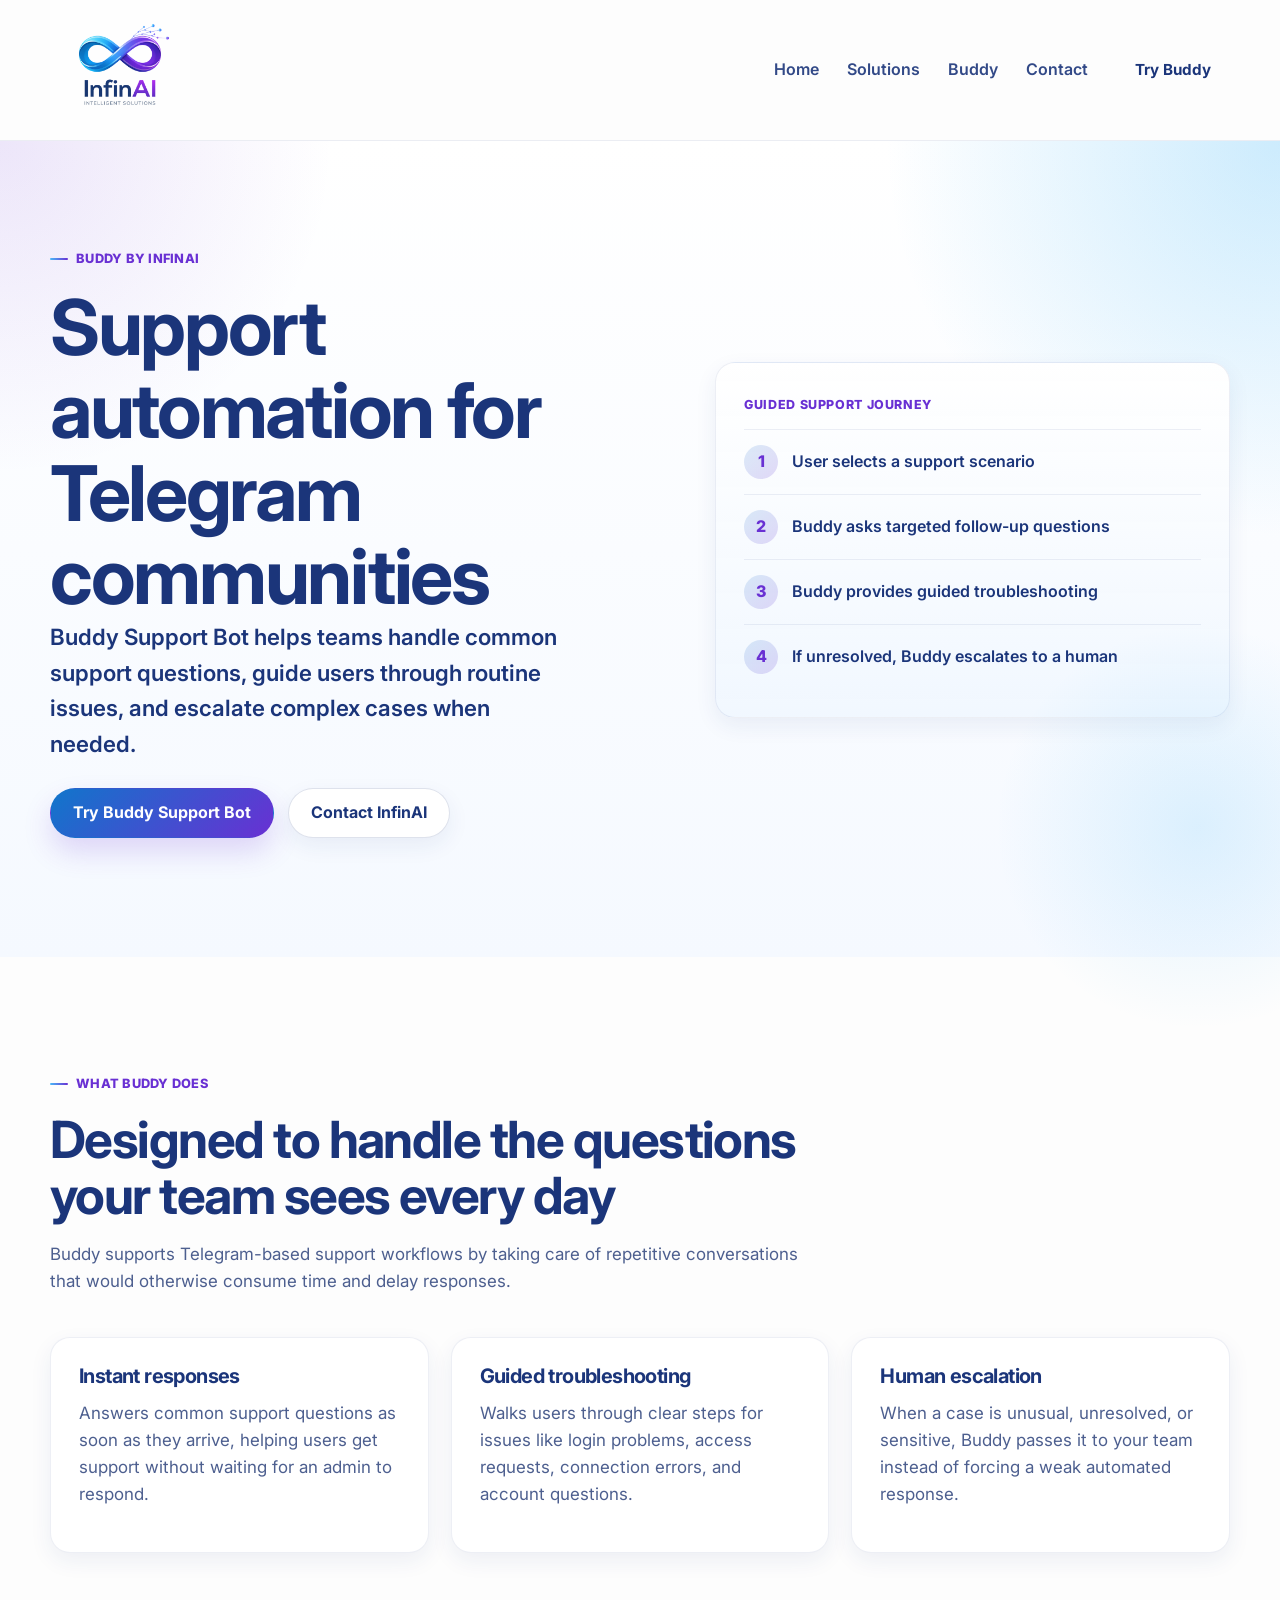
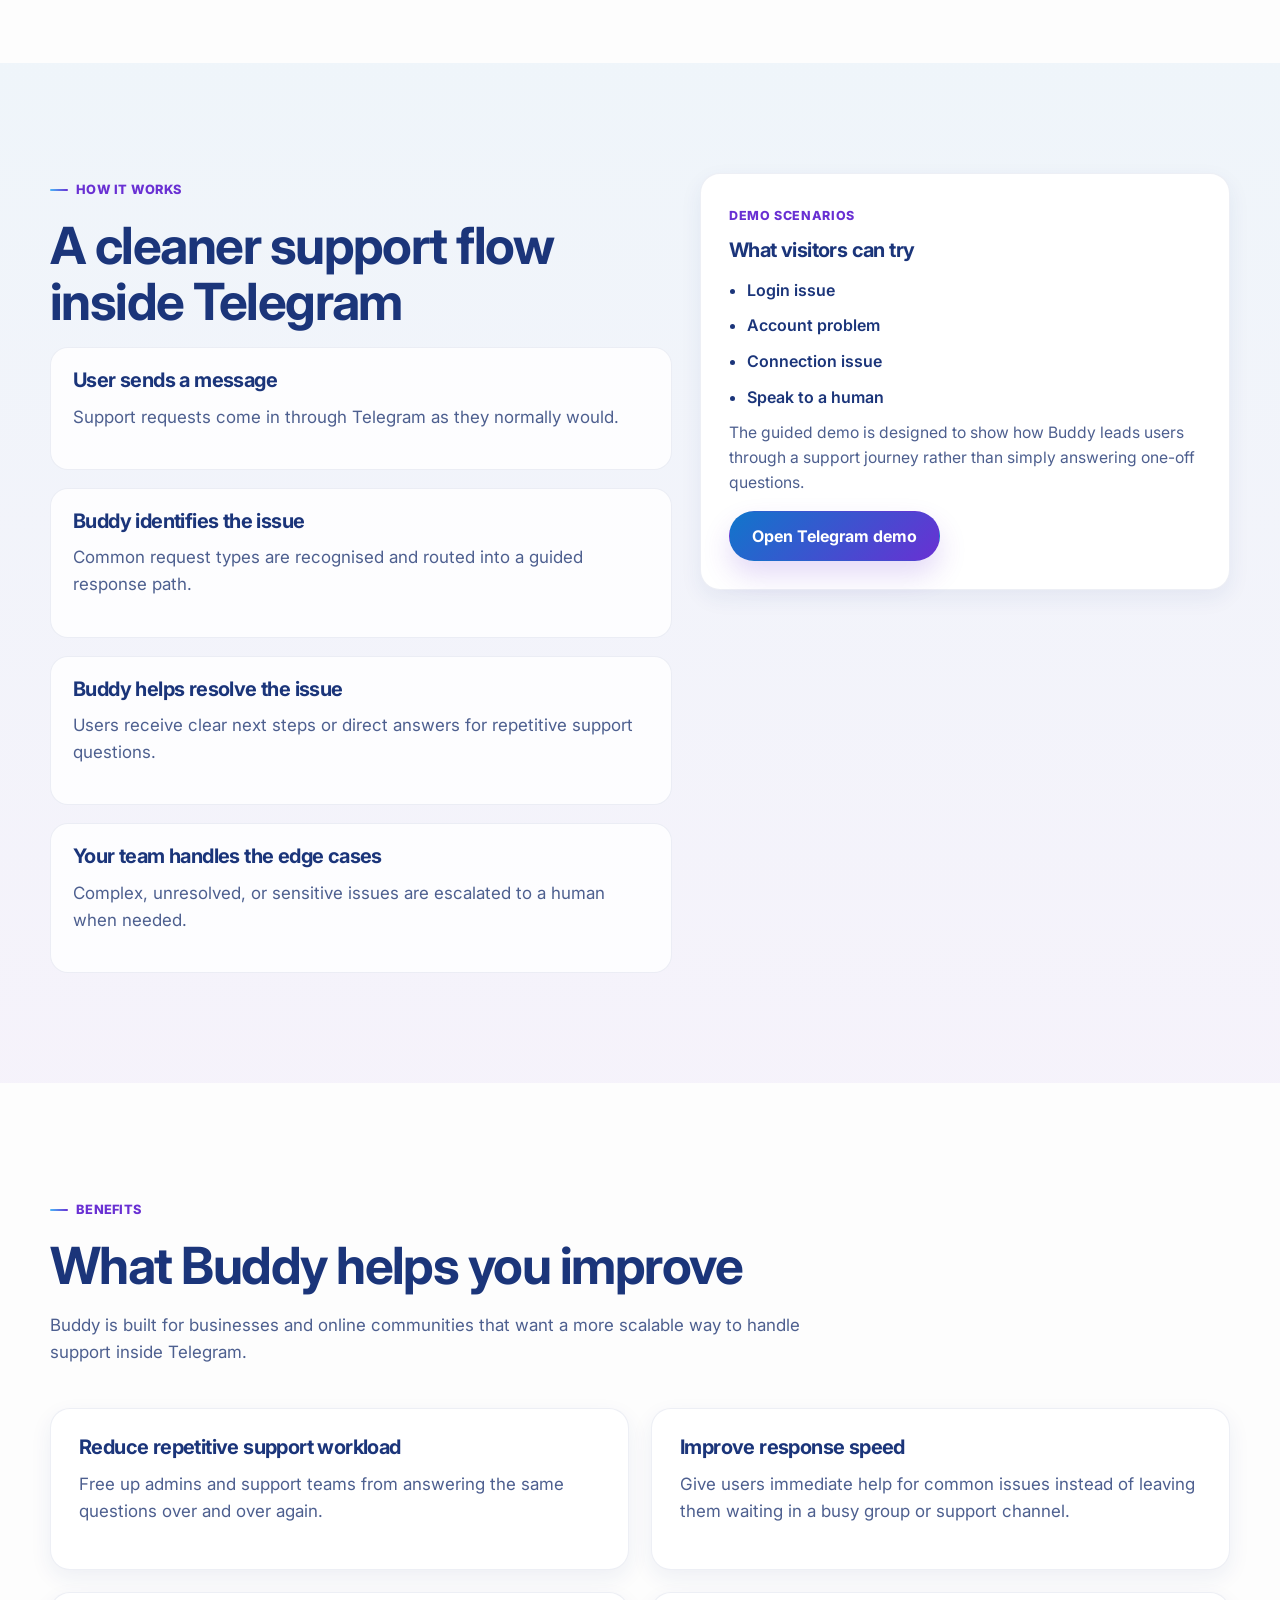
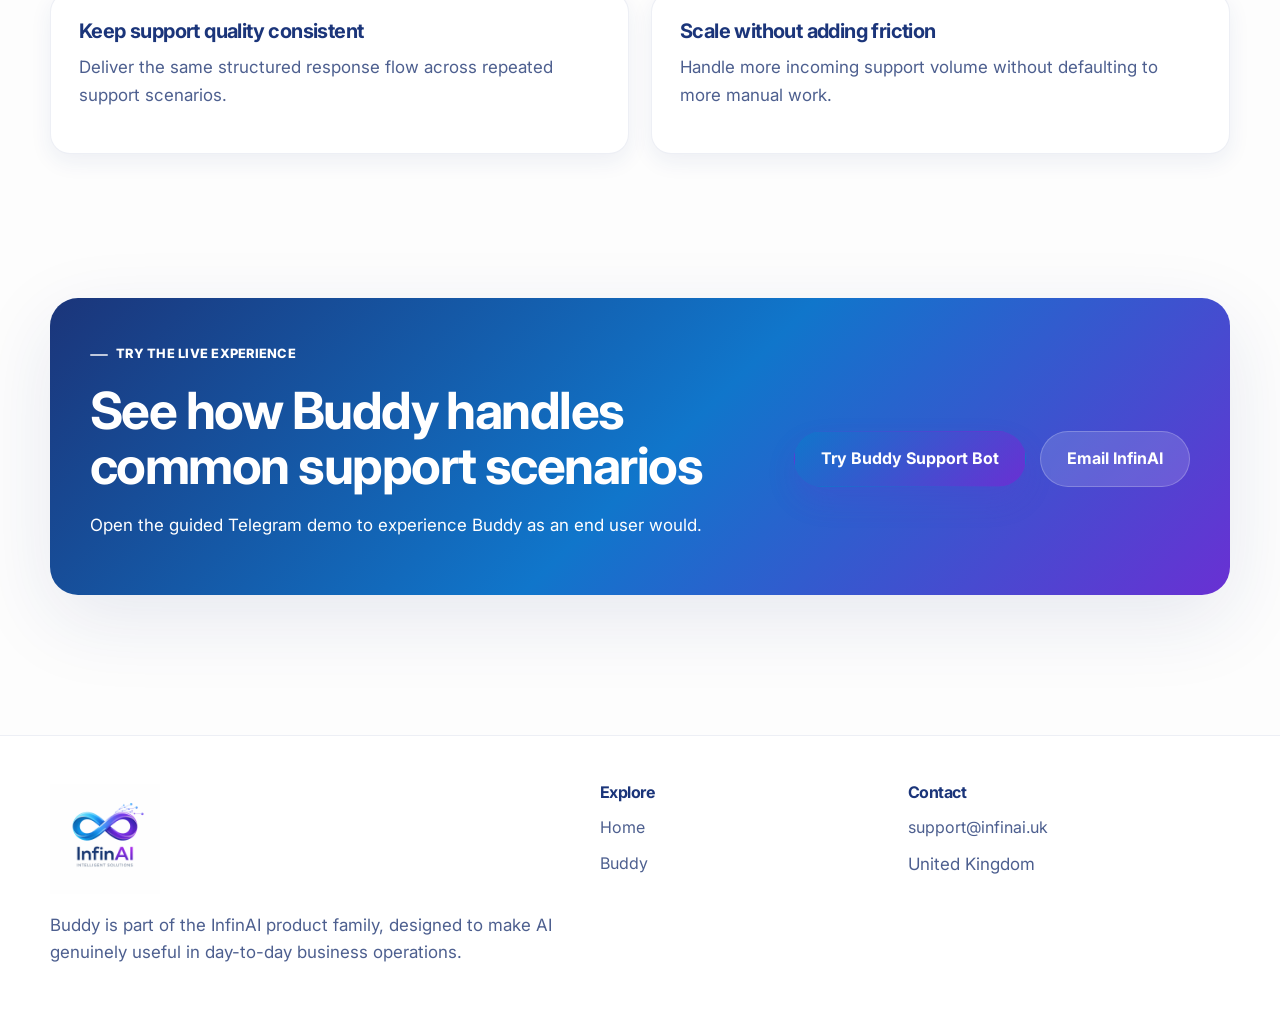
==== buddy.html @ 4d5f8a27 "Navigation order fix and favicon added" ====
<!DOCTYPE html>
<html lang="en">
<head>
  <meta charset="UTF-8" />
  <meta name="viewport" content="width=device-width, initial-scale=1.0" />
  <title>Buddy Support Bot | InfinAI</title>
  <meta name="description" content="Buddy Support Bot helps businesses and online communities manage support conversations inside Telegram." />
  <link rel="preconnect" href="https://fonts.googleapis.com">
  <link rel="preconnect" href="https://fonts.gstatic.com" crossorigin>
  <link href="https://fonts.googleapis.com/css2?family=Inter:wght@400;500;600;700;800&display=swap" rel="stylesheet">
  <link rel="icon" type="image/png" href="assets/Infin_AI_Purple.png" />
  <link rel="stylesheet" href="styles.css" />
</head>
<body>
  <div class="site-shell">
    <header class="site-header">
      <div class="container nav-wrap">
        <a href="index.html" class="brand" aria-label="InfinAI home">
          <img src="assets/Infin_AI_Purple.png" alt="InfinAI logo" class="brand-logo" />
        </a>

        <button class="nav-toggle" id="navToggle" aria-expanded="false" aria-controls="siteNav" aria-label="Open navigation">
          <span></span><span></span><span></span>
        </button>

        <nav class="site-nav" id="siteNav">
          <a href="index.html">Home</a>
          <a href="index.html#solutions">Solutions</a>
          <a href="buddy.html">Buddy</a>
          <a href="mailto:support@infinai.uk">Contact</a>
          <a href="#" class="button button-small js-demo-link">Try Buddy</a>
        </nav>
      </div>
    </header>

    <main>
      <section class="page-hero page-hero-buddy">
        <div class="container page-hero-grid">
          <div>
            <div class="eyebrow">Buddy by InfinAI</div>
            <h1>Support automation for Telegram communities</h1>
            <p class="hero-subtitle">
              Buddy Support Bot helps teams handle common support questions, guide users through routine issues, and escalate complex cases when needed.
            </p>

            <div class="hero-actions">
              <a href="#" class="button button-primary js-demo-link">Try Buddy Support Bot</a>
              <a href="mailto:support@infinai.uk" class="button button-secondary">Contact InfinAI</a>
            </div>
          </div>

          <div class="journey-card">
            <div class="mini-label">Guided support journey</div>
            <div class="journey-step"><span>1</span>User selects a support scenario</div>
            <div class="journey-step"><span>2</span>Buddy asks targeted follow-up questions</div>
            <div class="journey-step"><span>3</span>Buddy provides guided troubleshooting</div>
            <div class="journey-step"><span>4</span>If unresolved, Buddy escalates to a human</div>
          </div>
        </div>
      </section>

      <section class="section">
        <div class="container">
          <div class="section-heading">
            <div class="eyebrow">What Buddy does</div>
            <h2>Designed to handle the questions your team sees every day</h2>
            <p>
              Buddy supports Telegram-based support workflows by taking care of repetitive conversations that would otherwise consume time and delay responses.
            </p>
          </div>

          <div class="card-grid three-up">
            <article class="feature-card">
              <h3>Instant responses</h3>
              <p>Answers common support questions as soon as they arrive, helping users get support without waiting for an admin to respond.</p>
            </article>

            <article class="feature-card">
              <h3>Guided troubleshooting</h3>
              <p>Walks users through clear steps for issues like login problems, access requests, connection errors, and account questions.</p>
            </article>

            <article class="feature-card">
              <h3>Human escalation</h3>
              <p>When a case is unusual, unresolved, or sensitive, Buddy passes it to your team instead of forcing a weak automated response.</p>
            </article>
          </div>
        </div>
      </section>

      <section class="section section-tint">
        <div class="container split-panel">
          <div>
            <div class="eyebrow">How it works</div>
            <h2>A cleaner support flow inside Telegram</h2>
            <div class="timeline">
              <div class="timeline-item">
                <h3>User sends a message</h3>
                <p>Support requests come in through Telegram as they normally would.</p>
              </div>
              <div class="timeline-item">
                <h3>Buddy identifies the issue</h3>
                <p>Common request types are recognised and routed into a guided response path.</p>
              </div>
              <div class="timeline-item">
                <h3>Buddy helps resolve the issue</h3>
                <p>Users receive clear next steps or direct answers for repetitive support questions.</p>
              </div>
              <div class="timeline-item">
                <h3>Your team handles the edge cases</h3>
                <p>Complex, unresolved, or sensitive issues are escalated to a human when needed.</p>
              </div>
            </div>
          </div>

          <aside class="scenario-card">
            <div class="mini-label">Demo scenarios</div>
            <h3>What visitors can try</h3>
            <ul class="plain-list">
              <li>Login issue</li>
              <li>Account problem</li>
              <li>Connection issue</li>
              <li>Speak to a human</li>
            </ul>

            <p class="compact">
              The guided demo is designed to show how Buddy leads users through a support journey rather than simply answering one-off questions.
            </p>

            <a href="#" class="button button-primary js-demo-link">Open Telegram demo</a>
          </aside>
        </div>
      </section>

      <section class="section">
        <div class="container">
          <div class="section-heading">
            <div class="eyebrow">Benefits</div>
            <h2>What Buddy helps you improve</h2>
            <p>
              Buddy is built for businesses and online communities that want a more scalable way to handle support inside Telegram.
            </p>
          </div>

          <div class="card-grid two-up">
            <article class="benefit-card">
              <h3>Reduce repetitive support workload</h3>
              <p>Free up admins and support teams from answering the same questions over and over again.</p>
            </article>

            <article class="benefit-card">
              <h3>Improve response speed</h3>
              <p>Give users immediate help for common issues instead of leaving them waiting in a busy group or support channel.</p>
            </article>

            <article class="benefit-card">
              <h3>Keep support quality consistent</h3>
              <p>Deliver the same structured response flow across repeated support scenarios.</p>
            </article>

            <article class="benefit-card">
              <h3>Scale without adding friction</h3>
              <p>Handle more incoming support volume without defaulting to more manual work.</p>
            </article>
          </div>
        </div>
      </section>

      <section class="section cta-section">
        <div class="container cta-panel">
          <div>
            <div class="eyebrow">Try the live experience</div>
            <h2>See how Buddy handles common support scenarios</h2>
            <p>Open the guided Telegram demo to experience Buddy as an end user would.</p>
          </div>

          <div class="cta-actions">
            <a href="#" class="button button-primary button-large js-demo-link">Try Buddy Support Bot</a>
            <a href="mailto:support@infinai.uk" class="button button-ghost button-large">Email InfinAI</a>
          </div>
        </div>
      </section>
    </main>

    <footer class="site-footer">
      <div class="container footer-grid">
        <div>
          <img src="assets/Infin_AI_Purple.png" alt="InfinAI logo" class="footer-logo" />
          <p class="footer-copy">
            Buddy is part of the InfinAI product family, designed to make AI genuinely useful in day-to-day business operations.
          </p>
        </div>

        <div>
          <h4>Explore</h4>
          <a href="index.html">Home</a>
          <a href="buddy.html">Buddy</a>
        </div>

        <div>
          <h4>Contact</h4>
          <a href="mailto:support@infinai.uk">support@infinai.uk</a>
          <p>United Kingdom</p>
        </div>
      </div>
    </footer>
  </div>

  <script src="script.js"></script>
</body>
</html>
---- styles.css ----
/* =========
   InfinAI brand system
   ========= */

:root {
  --navy: #1B357A;
  --blue: #1076CB;
  --electric: #4AB9F8;
  --purple: #6930D3;
  --soft-purple: #8D85D6;
  --bg: #FDFDFD;
  --ink-soft: #4d5f8f;
  --line: rgba(27, 53, 122, 0.12);
  --panel: #ffffff;
  --panel-tint: linear-gradient(180deg, rgba(16,118,203,0.06) 0%, rgba(105,48,211,0.05) 100%);
  --hero-wash: radial-gradient(circle at top right, rgba(74,185,248,0.28), transparent 26%),
               radial-gradient(circle at left top, rgba(105,48,211,0.12), transparent 22%),
               linear-gradient(180deg, #ffffff 0%, #f5f9ff 100%);
  --button-gradient: linear-gradient(135deg, #1076CB 0%, #6930D3 100%);
  --shadow-lg: 0 24px 80px rgba(27, 53, 122, 0.10);
  --shadow-md: 0 16px 48px rgba(27, 53, 122, 0.08);
  --shadow-sm: 0 8px 22px rgba(27, 53, 122, 0.07);
  --radius-xl: 28px;
  --radius-lg: 20px;
  --radius-md: 16px;
  --container: 1180px;
}

*,
*::before,
*::after {
  box-sizing: border-box;
}

html {
  scroll-behavior: smooth;
}

body {
  margin: 0;
  background: var(--bg);
  color: var(--navy);
  font-family: "Inter", system-ui, -apple-system, BlinkMacSystemFont, "Segoe UI", sans-serif;
  line-height: 1.6;
}

img {
  max-width: 100%;
  display: block;
}

a {
  color: inherit;
  text-decoration: none;
}

.site-shell {
  overflow-x: clip;
}

.container {
  width: min(var(--container), calc(100% - 40px));
  margin: 0 auto;
}

/* Header */

.site-header {
  position: sticky;
  top: 0;
  z-index: 40;
  backdrop-filter: blur(10px);
  background: rgba(253, 253, 253, 0.88);
  border-bottom: 1px solid rgba(27, 53, 122, 0.08);
}

.nav-wrap {
  min-height: 132px;
  display: flex;
  align-items: center;
  justify-content: space-between;
  gap: 28px;
}

.brand-logo {
  height: 140px;
  width: auto;
  flex-shrink: 0;
}

.site-nav {
  display: flex;
  align-items: center;
  gap: 28px;
  font-weight: 600;
}

.site-nav a:not(.button) {
  color: var(--navy);
  opacity: 0.9;
}

.site-nav a:not(.button):hover {
  color: var(--purple);
}

.nav-toggle {
  display: none;
  width: 46px;
  height: 46px;
  border: 1px solid var(--line);
  background: #fff;
  border-radius: 14px;
  padding: 10px;
  cursor: pointer;
}

.nav-toggle span {
  display: block;
  height: 2px;
  width: 100%;
  margin: 6px 0;
  background: var(--navy);
  border-radius: 99px;
}

/* Buttons */

.button {
  display: inline-flex;
  align-items: center;
  justify-content: center;
  gap: 10px;
  min-height: 50px;
  padding: 0 22px;
  border-radius: 999px;
  font-weight: 700;
  transition: transform 160ms ease, box-shadow 160ms ease, background 160ms ease;
  border: 1px solid transparent;
}

.button:hover {
  transform: translateY(-2px);
}

.button-primary {
  background: var(--button-gradient);
  color: white;
  box-shadow: 0 14px 28px rgba(105, 48, 211, 0.18);
}

.button-primary:hover {
  box-shadow: 0 18px 34px rgba(105, 48, 211, 0.24);
}

.button-secondary {
  background: white;
  color: var(--navy);
  border-color: rgba(27, 53, 122, 0.14);
  box-shadow: var(--shadow-sm);
}

.button-ghost {
  background: rgba(255, 255, 255, 0.14);
  color: white;
  border-color: rgba(255,255,255,0.22);
}

.button-small {
  min-height: 42px;
  padding: 0 18px;
  font-size: 0.95rem;
}

.button-large {
  min-height: 56px;
  padding: 0 26px;
}

/* Typography */

.eyebrow {
  display: inline-flex;
  align-items: center;
  gap: 8px;
  margin-bottom: 18px;
  color: var(--purple);
  font-weight: 800;
  letter-spacing: 0.02em;
  text-transform: uppercase;
  font-size: 0.8rem;
}

.eyebrow::before {
  content: "";
  width: 18px;
  height: 2px;
  border-radius: 99px;
  background: linear-gradient(90deg, var(--electric), var(--purple));
}

h1, h2, h3, h4 {
  margin: 0;
  line-height: 1.08;
  letter-spacing: -0.03em;
}

h1 {
  font-size: clamp(2.8rem, 6vw, 4.8rem);
  max-width: 10ch;
}

h2 {
  font-size: clamp(2rem, 4vw, 3.2rem);
  margin-bottom: 18px;
}

h3 {
  font-size: 1.25rem;
  margin-bottom: 12px;
}

p {
  margin: 0 0 16px;
  color: var(--ink-soft);
  font-size: 1.06rem;
}

.hero-subtitle {
  font-size: clamp(1.1rem, 2vw, 1.4rem);
  color: var(--navy);
  font-weight: 600;
  max-width: 34ch;
}

.hero-body {
  max-width: 58ch;
}

/* Hero */

.hero,
.page-hero {
  position: relative;
  background: var(--hero-wash);
}

.hero::after,
.page-hero::after {
  content: "";
  position: absolute;
  inset: auto -10% -80px auto;
  width: 420px;
  height: 420px;
  background: radial-gradient(circle, rgba(74,185,248,0.16) 0%, rgba(74,185,248,0) 68%);
  pointer-events: none;
}

.hero-grid,
.page-hero-grid {
  display: grid;
  grid-template-columns: 1.15fr 0.95fr;
  gap: 42px;
  align-items: center;
  min-height: calc(100vh - 84px);
  padding: 62px 0 80px;
}

.hero-actions,
.inline-actions,
.cta-actions {
  display: flex;
  flex-wrap: wrap;
  gap: 14px;
  margin-top: 26px;
}

.hero-points {
  margin: 28px 0 0;
  padding: 0;
  list-style: none;
  display: grid;
  gap: 12px;
}

.hero-points li {
  position: relative;
  padding-left: 28px;
  color: var(--navy);
  font-weight: 600;
}

.hero-points li::before {
  content: "";
  position: absolute;
  left: 0;
  top: 0.64em;
  width: 12px;
  height: 12px;
  border-radius: 50%;
  background: linear-gradient(135deg, var(--electric), var(--purple));
  box-shadow: 0 0 0 5px rgba(74,185,248,0.14);
}

/* Panels and cards */

.hero-panel {
  position: relative;
  min-height: 560px;
}

.hero-card {
  background: rgba(255, 255, 255, 0.88);
  border: 1px solid rgba(255, 255, 255, 0.7);
  border-radius: var(--radius-xl);
  box-shadow: var(--shadow-lg);
}

.hero-card-main {
  padding: 18px;
  width: min(100%, 560px);
  margin-left: auto;
}

.chat-window {
  background: linear-gradient(180deg, #ffffff 0%, #f7fbff 100%);
  border-radius: 22px;
  overflow: hidden;
  border: 1px solid rgba(27, 53, 122, 0.08);
}

.chat-top {
  display: flex;
  gap: 8px;
  padding: 16px 18px;
  border-bottom: 1px solid rgba(27, 53, 122, 0.08);
  background: rgba(255,255,255,0.9);
}

.chat-dot {
  width: 10px;
  height: 10px;
  border-radius: 50%;
  background: linear-gradient(135deg, var(--electric), var(--purple));
}

.chat-body {
  padding: 18px;
  display: grid;
  gap: 14px;
}

.message {
  width: fit-content;
  max-width: 84%;
  padding: 14px 16px;
  border-radius: 18px;
  font-weight: 500;
  font-size: 0.96rem;
}

.message.user {
  margin-left: auto;
  background: linear-gradient(135deg, rgba(16,118,203,0.12), rgba(105,48,211,0.16));
  color: var(--navy);
}

.message.bot {
  background: white;
  border: 1px solid rgba(27, 53, 122, 0.08);
  color: var(--navy);
}

.message.soft {
  color: var(--purple);
  font-weight: 700;
}

.stat-card {
  position: absolute;
  padding: 24px;
  width: 240px;
}

.stat-a {
  left: 2%;
  bottom: 14%;
}

.stat-b {
  right: -2%;
  bottom: 2%;
}

.stat-number {
  font-size: 2rem;
  font-weight: 800;
  line-height: 1;
  margin-bottom: 8px;
  color: var(--purple);
}

.stat-label {
  color: var(--ink-soft);
  font-weight: 600;
  font-size: 0.95rem;
}

/* Sections */

.section {
  padding: 110px 0;
}

.section-tint {
  background: var(--panel-tint);
}

.section-heading {
  max-width: 760px;
  margin-bottom: 42px;
}

.card-grid {
  display: grid;
  gap: 22px;
}

.card-grid.three-up {
  grid-template-columns: repeat(3, minmax(0, 1fr));
}

.card-grid.two-up {
  grid-template-columns: repeat(2, minmax(0, 1fr));
}

.feature-card,
.benefit-card,
.product-side-card,
.scenario-card,
.journey-card {
  background: var(--panel);
  border: 1px solid rgba(27, 53, 122, 0.08);
  border-radius: var(--radius-lg);
  padding: 28px;
  box-shadow: var(--shadow-sm);
}

.icon-badge {
  width: 48px;
  height: 48px;
  margin-bottom: 18px;
  display: inline-flex;
  align-items: center;
  justify-content: center;
  border-radius: 16px;
  background: linear-gradient(135deg, rgba(16,118,203,0.14), rgba(105,48,211,0.18));
  color: var(--purple);
  font-weight: 800;
}

.split-panel {
  display: grid;
  grid-template-columns: 1.08fr 0.92fr;
  gap: 28px;
  align-items: start;
}

.tick-list {
  margin: 26px 0 0;
  display: grid;
  gap: 14px;
}

.tick-list > div {
  position: relative;
  padding: 14px 18px 14px 48px;
  background: rgba(255,255,255,0.72);
  border: 1px solid rgba(27, 53, 122, 0.08);
  border-radius: 16px;
  color: var(--navy);
  font-weight: 600;
}

.tick-list > div::before {
  content: "✓";
  position: absolute;
  left: 18px;
  top: 50%;
  transform: translateY(-50%);
  color: var(--purple);
  font-weight: 800;
}

.mini-label {
  display: inline-block;
  margin-bottom: 14px;
  color: var(--purple);
  font-weight: 800;
  text-transform: uppercase;
  letter-spacing: 0.05em;
  font-size: 0.78rem;
}

.plain-list {
  margin: 0;
  padding-left: 18px;
  color: var(--navy);
}

.plain-list li {
  margin-bottom: 10px;
  font-weight: 600;
}

.compact {
  font-size: 0.98rem;
}

.emphasis {
  color: var(--navy);
  font-weight: 700;
}

.divider {
  height: 1px;
  background: var(--line);
  margin: 22px 0;
}

.trust-strip {
  border-top: 1px solid rgba(27, 53, 122, 0.06);
  border-bottom: 1px solid rgba(27, 53, 122, 0.06);
  background: rgba(255,255,255,0.75);
}

.trust-grid {
  display: grid;
  grid-template-columns: repeat(4, minmax(0,1fr));
  gap: 20px;
  padding: 22px 0;
}

.trust-item {
  text-align: center;
  font-weight: 700;
  color: var(--navy);
}

.cta-section {
  padding-top: 34px;
}

.cta-panel {
  display: grid;
  grid-template-columns: 1fr auto;
  gap: 28px;
  align-items: center;
  padding: 40px;
  border-radius: var(--radius-xl);
  background: linear-gradient(135deg, #1B357A 0%, #1076CB 52%, #6930D3 100%);
  color: white;
  box-shadow: var(--shadow-lg);
}

.cta-panel p,
.cta-panel h2,
.cta-panel .eyebrow {
  color: white;
}

.cta-panel .eyebrow::before {
  background: rgba(255,255,255,0.72);
}

/* Buddy page */

.page-hero-buddy {
  min-height: 72vh;
}

.journey-card {
  background: linear-gradient(180deg, rgba(255,255,255,0.96), rgba(240,247,255,0.92));
}

.journey-step {
  display: flex;
  align-items: center;
  gap: 14px;
  padding: 15px 0;
  border-top: 1px solid rgba(27, 53, 122, 0.08);
  color: var(--navy);
  font-weight: 600;
}

.journey-step:first-of-type {
  border-top: 0;
}

.journey-step span {
  width: 34px;
  height: 34px;
  display: inline-flex;
  align-items: center;
  justify-content: center;
  border-radius: 50%;
  background: linear-gradient(135deg, rgba(16,118,203,0.14), rgba(105,48,211,0.18));
  color: var(--purple);
  font-weight: 800;
}

.timeline {
  display: grid;
  gap: 18px;
}

.timeline-item {
  padding: 22px;
  background: rgba(255,255,255,0.82);
  border: 1px solid rgba(27, 53, 122, 0.08);
  border-radius: 18px;
}

.scenario-card h3 {
  margin-bottom: 16px;
}

/* Footer */

.site-footer {
  margin-top: 30px;
  border-top: 1px solid rgba(27, 53, 122, 0.08);
  background: white;
}

.footer-grid {
  padding: 48px 0 56px;
  display: grid;
  grid-template-columns: 1.3fr 0.7fr 0.8fr;
  gap: 26px;
}

.footer-logo {
  height: 110px;
  width: auto;
  margin-bottom: 18px;
}

.footer-copy {
  max-width: 46ch;
}

.site-footer h4 {
  font-size: 1rem;
  margin-bottom: 14px;
}

.site-footer a,
.site-footer p {
  display: block;
  margin-bottom: 10px;
  color: var(--ink-soft);
}

/* Responsive */

@media (max-width: 1080px) {
  .hero-grid,
  .page-hero-grid,
  .split-panel,
  .cta-panel,
  .footer-grid,
  .card-grid.three-up,
  .card-grid.two-up,
  .trust-grid {
    grid-template-columns: 1fr;
  }

  .hero-grid,
  .page-hero-grid {
    min-height: unset;
    padding: 52px 0 74px;
  }

  .hero-panel {
    min-height: auto;
  }

  .hero-card-main,
  .stat-card {
    position: static;
    width: 100%;
    margin: 0 0 18px;
  }

  .cta-actions {
    justify-content: flex-start;
  }
}

@media (max-width: 860px) {
  .nav-toggle {
    display: inline-flex;
    flex-direction: column;
    justify-content: center;
  }

  .site-nav {
    position: absolute;
    top: calc(100% + 10px);
    right: 20px;
    left: 20px;
    display: none;
    flex-direction: column;
    align-items: stretch;
    gap: 10px;
    padding: 18px;
    background: rgba(255,255,255,0.98);
    border: 1px solid rgba(27,53,122,0.08);
    border-radius: 22px;
    box-shadow: var(--shadow-md);
  }

  .site-nav.is-open {
    display: flex;
  }

  .site-nav a:not(.button) {
    padding: 10px 8px;
  }


  .section {
    padding: 82px 0;
  }

  .cta-panel {
    padding: 28px;
  }

  .hero-actions,
  .inline-actions,
  .cta-actions {
    flex-direction: column;
    align-items: stretch;
  }

  .button,
  .button-large {
    width: 100%;
  }
}

@media (max-width: 560px) {
  .container {
    width: min(var(--container), calc(100% - 24px));
  }

  .nav-wrap {
    min-height: 74px;
  }

  h1 {
    max-width: 100%;
  }

  .feature-card,
  .benefit-card,
  .product-side-card,
  .scenario-card,
  .journey-card,
  .timeline-item {
    padding: 22px;
  }

  .message {
    max-width: 92%;
  }
}

/* Brand */

.brand {
  display: flex;
  align-items: center;
  gap: 18px;
}

.brand img {
  height: 140px;
}

.brand-text {
  font-size: 42px;
  font-weight: 700;
  line-height: 1;
  color: #1B357A;
}

/* Metrics */

.metrics {
  width: min(var(--container), calc(100% - 40px));
  margin: 0 auto;
  display: grid;
  grid-template-columns: repeat(3, minmax(0, 1fr));
  gap: 28px;
  padding: 56px 0;
  background: linear-gradient(180deg, rgba(16,118,203,0.04) 0%, rgba(105,48,211,0.03) 100%);
  border-top: 1px solid rgba(27, 53, 122, 0.08);
  border-bottom: 1px solid rgba(27, 53, 122, 0.08);
}

.metric {
  text-align: center;
  padding: 22px 18px;
}

.metric h2 {
  margin: 0 0 12px;
  font-size: clamp(2.2rem, 4vw, 3.4rem);
  line-height: 1;
  color: #1B357A;
}

.metric p {
  margin: 0 auto;
  max-width: 26ch;
  font-size: 1rem;
  color: #4d5f8f;
}

@media (max-width: 860px) {
  .metrics {
    grid-template-columns: 1fr;
    padding: 36px 0;
  }

  .brand img {
    height: 96px;
  }

  .brand-text {
    font-size: 30px;
  }
}
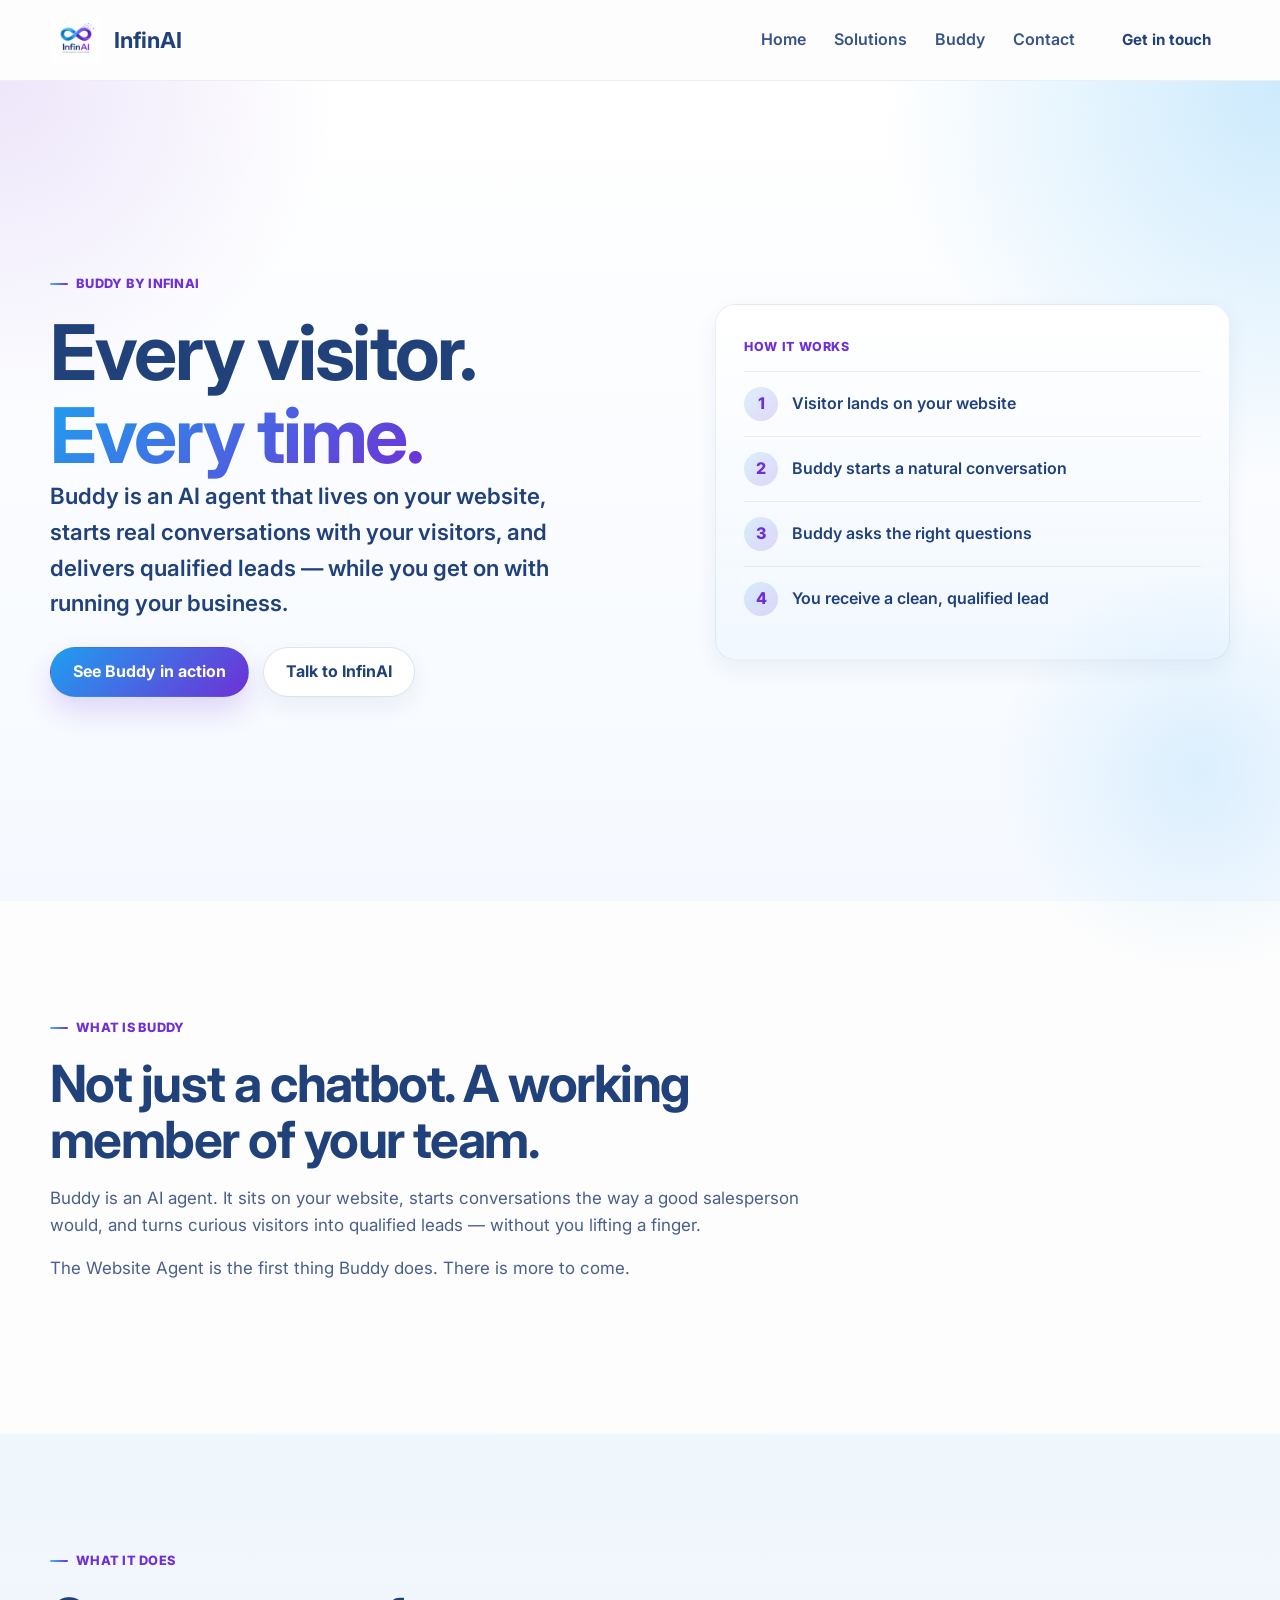
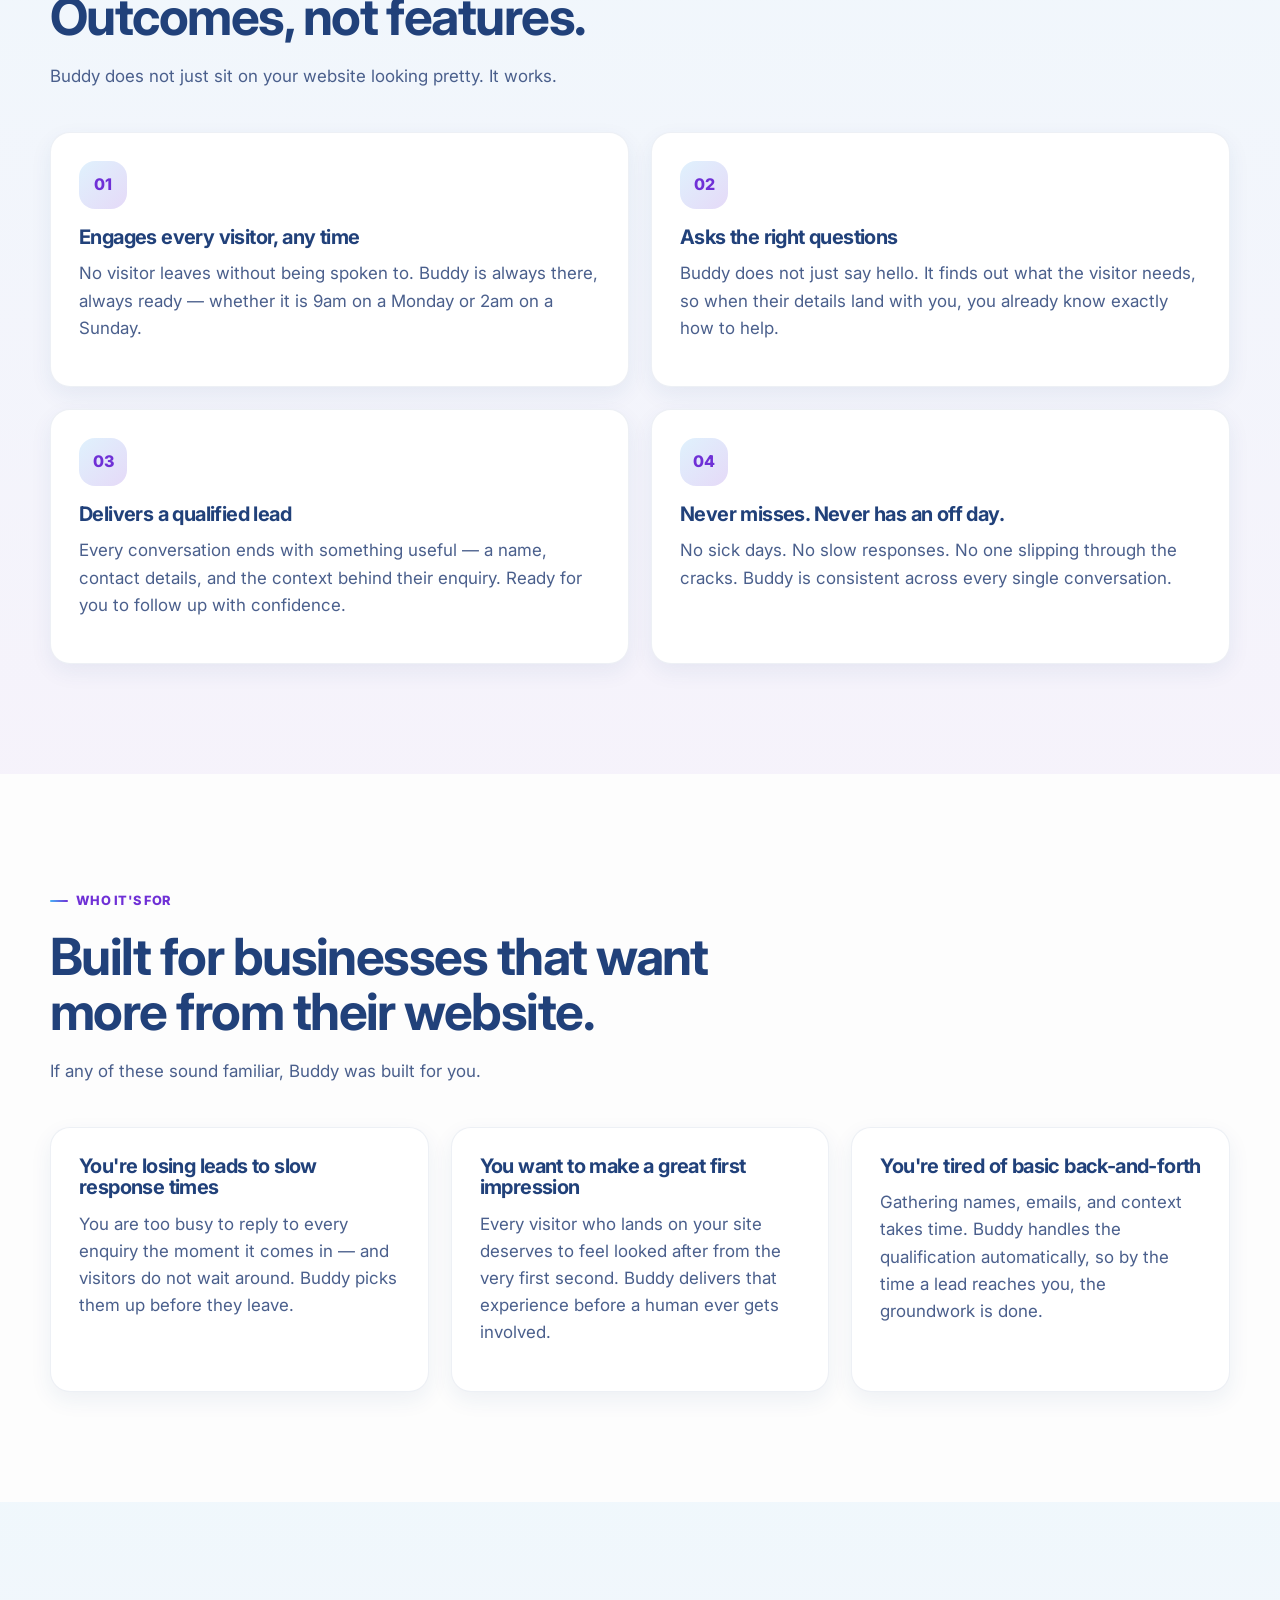
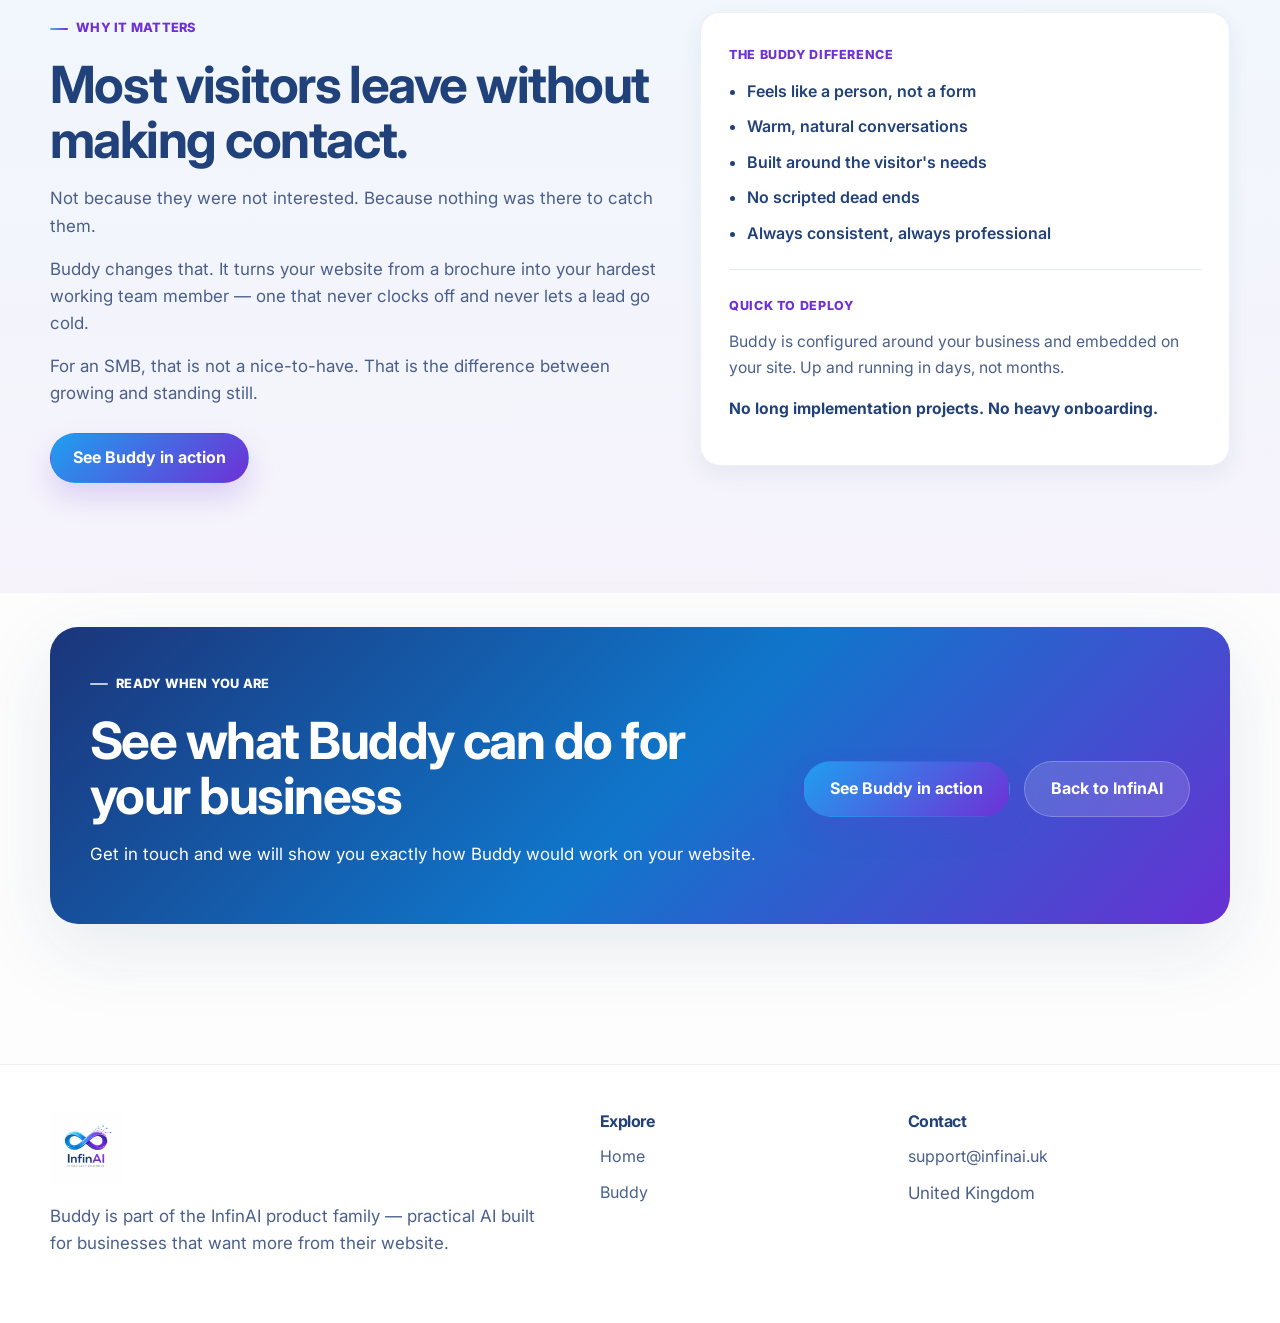
==== commit 61ed801a: "feat: reposition site for Buddy Website Agent - Rewrite buddy.html for Website Agent using approved " ====
--- a/buddy.html
+++ b/buddy.html
@@ -3,8 +3,17 @@
 <head>
   <meta charset="UTF-8" />
   <meta name="viewport" content="width=device-width, initial-scale=1.0" />
-  <title>Buddy Support Bot | InfinAI</title>
-  <meta name="description" content="Buddy Support Bot helps businesses and online communities manage support conversations inside Telegram." />
+  <title>Buddy | AI Agent for Your Website — InfinAI</title>
+  <meta name="description" content="Buddy by InfinAI — an AI agent that lives on your website, engages every visitor naturally, and delivers qualified leads while you get on with your business." />
+  <meta property="og:type" content="website" />
+  <meta property="og:url" content="https://infinai.uk/buddy.html" />
+  <meta property="og:title" content="Buddy | AI Agent for Your Website — InfinAI" />
+  <meta property="og:description" content="Buddy is an AI agent that lives on your website, talks to every visitor, and delivers qualified leads — automatically." />
+  <meta property="og:image" content="https://infinai.uk/assets/Infin_AI_Purple.png" />
+  <meta name="twitter:card" content="summary_large_image" />
+  <meta name="twitter:title" content="Buddy | AI Agent for Your Website — InfinAI" />
+  <meta name="twitter:description" content="Buddy is an AI agent that lives on your website, talks to every visitor, and delivers qualified leads — automatically." />
+  <meta name="twitter:image" content="https://infinai.uk/assets/Infin_AI_Purple.png" />
   <link rel="preconnect" href="https://fonts.googleapis.com">
   <link rel="preconnect" href="https://fonts.gstatic.com" crossorigin>
   <link href="https://fonts.googleapis.com/css2?family=Inter:wght@400;500;600;700;800&display=swap" rel="stylesheet">
@@ -17,6 +26,7 @@
       <div class="container nav-wrap">
         <a href="index.html" class="brand" aria-label="InfinAI home">
           <img src="assets/Infin_AI_Purple.png" alt="InfinAI logo" class="brand-logo" />
+          <span class="brand-text">InfinAI</span>
         </a>
 
         <button class="nav-toggle" id="navToggle" aria-expanded="false" aria-controls="siteNav" aria-label="Open navigation">
@@ -28,7 +38,7 @@
           <a href="index.html#solutions">Solutions</a>
           <a href="buddy.html">Buddy</a>
           <a href="mailto:support@infinai.uk">Contact</a>
-          <a href="#" class="button button-small js-demo-link">Try Buddy</a>
+          <a href="mailto:support@infinai.uk" class="button button-small">Get in touch</a>
         </nav>
       </div>
     </header>
@@ -38,23 +48,22 @@
         <div class="container page-hero-grid">
           <div>
             <div class="eyebrow">Buddy by InfinAI</div>
-            <h1>Support automation for Telegram communities</h1>
+            <h1>Every visitor. <span class="gradient-text">Every time.</span></h1>
             <p class="hero-subtitle">
-              Buddy Support Bot helps teams handle common support questions, guide users through routine issues, and escalate complex cases when needed.
-            </p>
-
+              Buddy is an AI agent that lives on your website, starts real conversations with your visitors, and delivers qualified leads — while you get on with running your business.
+            </p>
             <div class="hero-actions">
-              <a href="#" class="button button-primary js-demo-link">Try Buddy Support Bot</a>
-              <a href="mailto:support@infinai.uk" class="button button-secondary">Contact InfinAI</a>
+              <a href="mailto:support@infinai.uk" class="button button-primary">See Buddy in action</a>
+              <a href="mailto:support@infinai.uk" class="button button-secondary">Talk to InfinAI</a>
             </div>
           </div>
 
           <div class="journey-card">
-            <div class="mini-label">Guided support journey</div>
-            <div class="journey-step"><span>1</span>User selects a support scenario</div>
-            <div class="journey-step"><span>2</span>Buddy asks targeted follow-up questions</div>
-            <div class="journey-step"><span>3</span>Buddy provides guided troubleshooting</div>
-            <div class="journey-step"><span>4</span>If unresolved, Buddy escalates to a human</div>
+            <div class="mini-label">How it works</div>
+            <div class="journey-step"><span>1</span>Visitor lands on your website</div>
+            <div class="journey-step"><span>2</span>Buddy starts a natural conversation</div>
+            <div class="journey-step"><span>3</span>Buddy asks the right questions</div>
+            <div class="journey-step"><span>4</span>You receive a clean, qualified lead</div>
           </div>
         </div>
       </section>
@@ -62,27 +71,90 @@
       <section class="section">
         <div class="container">
           <div class="section-heading">
-            <div class="eyebrow">What Buddy does</div>
-            <h2>Designed to handle the questions your team sees every day</h2>
-            <p>
-              Buddy supports Telegram-based support workflows by taking care of repetitive conversations that would otherwise consume time and delay responses.
-            </p>
+            <div class="eyebrow">What is Buddy</div>
+            <h2>Not just a chatbot. A working member of your team.</h2>
+            <p>
+              Buddy is an AI agent. It sits on your website, starts conversations the way a good salesperson would, and turns curious visitors into qualified leads — without you lifting a finger.
+            </p>
+            <p>
+              The Website Agent is the first thing Buddy does. There is more to come.
+            </p>
+          </div>
+        </div>
+      </section>
+
+      <section class="section section-tint">
+        <div class="container">
+          <div class="section-heading">
+            <div class="eyebrow">What it does</div>
+            <h2>Outcomes, not features.</h2>
+            <p>Buddy does not just sit on your website looking pretty. It works.</p>
+          </div>
+
+          <div class="card-grid two-up">
+            <article class="feature-card">
+              <div class="icon-badge">01</div>
+              <h3>Engages every visitor, any time</h3>
+              <p>
+                No visitor leaves without being spoken to. Buddy is always there, always ready — whether it is 9am on a Monday or 2am on a Sunday.
+              </p>
+            </article>
+
+            <article class="feature-card">
+              <div class="icon-badge">02</div>
+              <h3>Asks the right questions</h3>
+              <p>
+                Buddy does not just say hello. It finds out what the visitor needs, so when their details land with you, you already know exactly how to help.
+              </p>
+            </article>
+
+            <article class="feature-card">
+              <div class="icon-badge">03</div>
+              <h3>Delivers a qualified lead</h3>
+              <p>
+                Every conversation ends with something useful — a name, contact details, and the context behind their enquiry. Ready for you to follow up with confidence.
+              </p>
+            </article>
+
+            <article class="feature-card">
+              <div class="icon-badge">04</div>
+              <h3>Never misses. Never has an off day.</h3>
+              <p>
+                No sick days. No slow responses. No one slipping through the cracks. Buddy is consistent across every single conversation.
+              </p>
+            </article>
+          </div>
+        </div>
+      </section>
+
+      <section class="section">
+        <div class="container">
+          <div class="section-heading">
+            <div class="eyebrow">Who it's for</div>
+            <h2>Built for businesses that want more from their website.</h2>
+            <p>If any of these sound familiar, Buddy was built for you.</p>
           </div>
 
           <div class="card-grid three-up">
-            <article class="feature-card">
-              <h3>Instant responses</h3>
-              <p>Answers common support questions as soon as they arrive, helping users get support without waiting for an admin to respond.</p>
-            </article>
-
-            <article class="feature-card">
-              <h3>Guided troubleshooting</h3>
-              <p>Walks users through clear steps for issues like login problems, access requests, connection errors, and account questions.</p>
-            </article>
-
-            <article class="feature-card">
-              <h3>Human escalation</h3>
-              <p>When a case is unusual, unresolved, or sensitive, Buddy passes it to your team instead of forcing a weak automated response.</p>
+            <article class="benefit-card">
+              <h3>You're losing leads to slow response times</h3>
+              <p>
+                You are too busy to reply to every enquiry the moment it comes in — and visitors do not wait around. Buddy picks them up before they leave.
+              </p>
+            </article>
+
+            <article class="benefit-card">
+              <h3>You want to make a great first impression</h3>
+              <p>
+                Every visitor who lands on your site deserves to feel looked after from the very first second. Buddy delivers that experience before a human ever gets involved.
+              </p>
+            </article>
+
+            <article class="benefit-card">
+              <h3>You're tired of basic back-and-forth</h3>
+              <p>
+                Gathering names, emails, and context takes time. Buddy handles the qualification automatically, so by the time a lead reaches you, the groundwork is done.
+              </p>
             </article>
           </div>
         </div>
@@ -91,92 +163,57 @@
       <section class="section section-tint">
         <div class="container split-panel">
           <div>
-            <div class="eyebrow">How it works</div>
-            <h2>A cleaner support flow inside Telegram</h2>
-            <div class="timeline">
-              <div class="timeline-item">
-                <h3>User sends a message</h3>
-                <p>Support requests come in through Telegram as they normally would.</p>
-              </div>
-              <div class="timeline-item">
-                <h3>Buddy identifies the issue</h3>
-                <p>Common request types are recognised and routed into a guided response path.</p>
-              </div>
-              <div class="timeline-item">
-                <h3>Buddy helps resolve the issue</h3>
-                <p>Users receive clear next steps or direct answers for repetitive support questions.</p>
-              </div>
-              <div class="timeline-item">
-                <h3>Your team handles the edge cases</h3>
-                <p>Complex, unresolved, or sensitive issues are escalated to a human when needed.</p>
-              </div>
+            <div class="eyebrow">Why it matters</div>
+            <h2>Most visitors leave without making contact.</h2>
+            <p>
+              Not because they were not interested. Because nothing was there to catch them.
+            </p>
+            <p>
+              Buddy changes that. It turns your website from a brochure into your hardest working team member — one that never clocks off and never lets a lead go cold.
+            </p>
+            <p>
+              For an SMB, that is not a nice-to-have. That is the difference between growing and standing still.
+            </p>
+
+            <div class="inline-actions">
+              <a href="mailto:support@infinai.uk" class="button button-primary">See Buddy in action</a>
             </div>
           </div>
 
-          <aside class="scenario-card">
-            <div class="mini-label">Demo scenarios</div>
-            <h3>What visitors can try</h3>
+          <aside class="product-side-card">
+            <div class="mini-label">The Buddy difference</div>
             <ul class="plain-list">
-              <li>Login issue</li>
-              <li>Account problem</li>
-              <li>Connection issue</li>
-              <li>Speak to a human</li>
+              <li>Feels like a person, not a form</li>
+              <li>Warm, natural conversations</li>
+              <li>Built around the visitor's needs</li>
+              <li>No scripted dead ends</li>
+              <li>Always consistent, always professional</li>
             </ul>
 
+            <div class="divider"></div>
+
+            <div class="mini-label">Quick to deploy</div>
             <p class="compact">
-              The guided demo is designed to show how Buddy leads users through a support journey rather than simply answering one-off questions.
-            </p>
-
-            <a href="#" class="button button-primary js-demo-link">Open Telegram demo</a>
+              Buddy is configured around your business and embedded on your site. Up and running in days, not months.
+            </p>
+            <p class="compact emphasis">No long implementation projects. No heavy onboarding.</p>
           </aside>
-        </div>
-      </section>
-
-      <section class="section">
-        <div class="container">
-          <div class="section-heading">
-            <div class="eyebrow">Benefits</div>
-            <h2>What Buddy helps you improve</h2>
-            <p>
-              Buddy is built for businesses and online communities that want a more scalable way to handle support inside Telegram.
-            </p>
-          </div>
-
-          <div class="card-grid two-up">
-            <article class="benefit-card">
-              <h3>Reduce repetitive support workload</h3>
-              <p>Free up admins and support teams from answering the same questions over and over again.</p>
-            </article>
-
-            <article class="benefit-card">
-              <h3>Improve response speed</h3>
-              <p>Give users immediate help for common issues instead of leaving them waiting in a busy group or support channel.</p>
-            </article>
-
-            <article class="benefit-card">
-              <h3>Keep support quality consistent</h3>
-              <p>Deliver the same structured response flow across repeated support scenarios.</p>
-            </article>
-
-            <article class="benefit-card">
-              <h3>Scale without adding friction</h3>
-              <p>Handle more incoming support volume without defaulting to more manual work.</p>
-            </article>
-          </div>
         </div>
       </section>
 
       <section class="section cta-section">
         <div class="container cta-panel">
           <div>
-            <div class="eyebrow">Try the live experience</div>
-            <h2>See how Buddy handles common support scenarios</h2>
-            <p>Open the guided Telegram demo to experience Buddy as an end user would.</p>
+            <div class="eyebrow">Ready when you are</div>
+            <h2>See what Buddy can do for your business</h2>
+            <p>
+              Get in touch and we will show you exactly how Buddy would work on your website.
+            </p>
           </div>
 
           <div class="cta-actions">
-            <a href="#" class="button button-primary button-large js-demo-link">Try Buddy Support Bot</a>
-            <a href="mailto:support@infinai.uk" class="button button-ghost button-large">Email InfinAI</a>
+            <a href="mailto:support@infinai.uk" class="button button-primary button-large">See Buddy in action</a>
+            <a href="index.html" class="button button-ghost button-large">Back to InfinAI</a>
           </div>
         </div>
       </section>
@@ -187,7 +224,7 @@
         <div>
           <img src="assets/Infin_AI_Purple.png" alt="InfinAI logo" class="footer-logo" />
           <p class="footer-copy">
-            Buddy is part of the InfinAI product family, designed to make AI genuinely useful in day-to-day business operations.
+            Buddy is part of the InfinAI product family — practical AI built for businesses that want more from their website.
           </p>
         </div>
 
--- a/styles.css
+++ b/styles.css
@@ -3,23 +3,23 @@
    ========= */
 
 :root {
-  --navy: #1B357A;
-  --blue: #1076CB;
-  --electric: #4AB9F8;
-  --purple: #6930D3;
-  --soft-purple: #8D85D6;
+  --navy: #21417A;
+  --blue: #1375C3;
+  --electric: #49B4F6;
+  --purple: #6F30D6;
+  --soft-purple: #8B6CE0;
   --bg: #FDFDFD;
-  --ink-soft: #4d5f8f;
-  --line: rgba(27, 53, 122, 0.12);
+  --ink-soft: #4a5f8c;
+  --line: rgba(33, 65, 122, 0.12);
   --panel: #ffffff;
-  --panel-tint: linear-gradient(180deg, rgba(16,118,203,0.06) 0%, rgba(105,48,211,0.05) 100%);
-  --hero-wash: radial-gradient(circle at top right, rgba(74,185,248,0.28), transparent 26%),
-               radial-gradient(circle at left top, rgba(105,48,211,0.12), transparent 22%),
+  --panel-tint: linear-gradient(180deg, rgba(31,159,239,0.06) 0%, rgba(111,48,214,0.05) 100%);
+  --hero-wash: radial-gradient(circle at top right, rgba(73,180,246,0.28), transparent 26%),
+               radial-gradient(circle at left top, rgba(111,48,214,0.12), transparent 22%),
                linear-gradient(180deg, #ffffff 0%, #f5f9ff 100%);
-  --button-gradient: linear-gradient(135deg, #1076CB 0%, #6930D3 100%);
-  --shadow-lg: 0 24px 80px rgba(27, 53, 122, 0.10);
-  --shadow-md: 0 16px 48px rgba(27, 53, 122, 0.08);
-  --shadow-sm: 0 8px 22px rgba(27, 53, 122, 0.07);
+  --button-gradient: linear-gradient(135deg, #1F9FEF 0%, #6F30D6 100%);
+  --shadow-lg: 0 24px 80px rgba(33, 65, 122, 0.10);
+  --shadow-md: 0 16px 48px rgba(33, 65, 122, 0.08);
+  --shadow-sm: 0 8px 22px rgba(33, 65, 122, 0.07);
   --radius-xl: 28px;
   --radius-lg: 20px;
   --radius-md: 16px;
@@ -71,11 +71,11 @@
   z-index: 40;
   backdrop-filter: blur(10px);
   background: rgba(253, 253, 253, 0.88);
-  border-bottom: 1px solid rgba(27, 53, 122, 0.08);
+  border-bottom: 1px solid rgba(33, 65, 122, 0.08);
 }
 
 .nav-wrap {
-  min-height: 132px;
+  min-height: 80px;
   display: flex;
   align-items: center;
   justify-content: space-between;
@@ -83,7 +83,7 @@
 }
 
 .brand-logo {
-  height: 140px;
+  height: 52px;
   width: auto;
   flex-shrink: 0;
 }
@@ -146,17 +146,17 @@
 .button-primary {
   background: var(--button-gradient);
   color: white;
-  box-shadow: 0 14px 28px rgba(105, 48, 211, 0.18);
+  box-shadow: 0 14px 28px rgba(111, 48, 214, 0.18);
 }
 
 .button-primary:hover {
-  box-shadow: 0 18px 34px rgba(105, 48, 211, 0.24);
+  box-shadow: 0 18px 34px rgba(111, 48, 214, 0.24);
 }
 
 .button-secondary {
   background: white;
   color: var(--navy);
-  border-color: rgba(27, 53, 122, 0.14);
+  border-color: rgba(33, 65, 122, 0.14);
   box-shadow: var(--shadow-sm);
 }
 
@@ -226,6 +226,13 @@
   font-size: 1.06rem;
 }
 
+.gradient-text {
+  background: var(--button-gradient);
+  -webkit-background-clip: text;
+  -webkit-text-fill-color: transparent;
+  background-clip: text;
+}
+
 .hero-subtitle {
   font-size: clamp(1.1rem, 2vw, 1.4rem);
   color: var(--navy);
@@ -252,7 +259,7 @@
   inset: auto -10% -80px auto;
   width: 420px;
   height: 420px;
-  background: radial-gradient(circle, rgba(74,185,248,0.16) 0%, rgba(74,185,248,0) 68%);
+  background: radial-gradient(circle, rgba(73,180,246,0.16) 0%, rgba(73,180,246,0) 68%);
   pointer-events: none;
 }
 
@@ -262,7 +269,7 @@
   grid-template-columns: 1.15fr 0.95fr;
   gap: 42px;
   align-items: center;
-  min-height: calc(100vh - 84px);
+  min-height: calc(100vh - 80px);
   padding: 62px 0 80px;
 }
 
@@ -299,7 +306,7 @@
   height: 12px;
   border-radius: 50%;
   background: linear-gradient(135deg, var(--electric), var(--purple));
-  box-shadow: 0 0 0 5px rgba(74,185,248,0.14);
+  box-shadow: 0 0 0 5px rgba(73,180,246,0.14);
 }
 
 /* Panels and cards */
@@ -326,14 +333,14 @@
   background: linear-gradient(180deg, #ffffff 0%, #f7fbff 100%);
   border-radius: 22px;
   overflow: hidden;
-  border: 1px solid rgba(27, 53, 122, 0.08);
+  border: 1px solid rgba(33, 65, 122, 0.08);
 }
 
 .chat-top {
   display: flex;
   gap: 8px;
   padding: 16px 18px;
-  border-bottom: 1px solid rgba(27, 53, 122, 0.08);
+  border-bottom: 1px solid rgba(33, 65, 122, 0.08);
   background: rgba(255,255,255,0.9);
 }
 
@@ -361,13 +368,13 @@
 
 .message.user {
   margin-left: auto;
-  background: linear-gradient(135deg, rgba(16,118,203,0.12), rgba(105,48,211,0.16));
+  background: linear-gradient(135deg, rgba(31,159,239,0.12), rgba(111,48,214,0.16));
   color: var(--navy);
 }
 
 .message.bot {
   background: white;
-  border: 1px solid rgba(27, 53, 122, 0.08);
+  border: 1px solid rgba(33, 65, 122, 0.08);
   color: var(--navy);
 }
 
@@ -440,10 +447,18 @@
 .scenario-card,
 .journey-card {
   background: var(--panel);
-  border: 1px solid rgba(27, 53, 122, 0.08);
+  border: 1px solid rgba(33, 65, 122, 0.08);
   border-radius: var(--radius-lg);
   padding: 28px;
   box-shadow: var(--shadow-sm);
+  transition: transform 200ms ease, box-shadow 200ms ease, border-color 200ms ease;
+}
+
+.feature-card:hover,
+.benefit-card:hover {
+  transform: translateY(-4px);
+  box-shadow: var(--shadow-md);
+  border-color: rgba(111, 48, 214, 0.18);
 }
 
 .icon-badge {
@@ -454,7 +469,7 @@
   align-items: center;
   justify-content: center;
   border-radius: 16px;
-  background: linear-gradient(135deg, rgba(16,118,203,0.14), rgba(105,48,211,0.18));
+  background: linear-gradient(135deg, rgba(31,159,239,0.14), rgba(111,48,214,0.18));
   color: var(--purple);
   font-weight: 800;
 }
@@ -476,7 +491,7 @@
   position: relative;
   padding: 14px 18px 14px 48px;
   background: rgba(255,255,255,0.72);
-  border: 1px solid rgba(27, 53, 122, 0.08);
+  border: 1px solid rgba(33, 65, 122, 0.08);
   border-radius: 16px;
   color: var(--navy);
   font-weight: 600;
@@ -529,8 +544,8 @@
 }
 
 .trust-strip {
-  border-top: 1px solid rgba(27, 53, 122, 0.06);
-  border-bottom: 1px solid rgba(27, 53, 122, 0.06);
+  border-top: 1px solid rgba(33, 65, 122, 0.06);
+  border-bottom: 1px solid rgba(33, 65, 122, 0.06);
   background: rgba(255,255,255,0.75);
 }
 
@@ -588,7 +603,7 @@
   align-items: center;
   gap: 14px;
   padding: 15px 0;
-  border-top: 1px solid rgba(27, 53, 122, 0.08);
+  border-top: 1px solid rgba(33, 65, 122, 0.08);
   color: var(--navy);
   font-weight: 600;
 }
@@ -604,7 +619,7 @@
   align-items: center;
   justify-content: center;
   border-radius: 50%;
-  background: linear-gradient(135deg, rgba(16,118,203,0.14), rgba(105,48,211,0.18));
+  background: linear-gradient(135deg, rgba(31,159,239,0.14), rgba(111,48,214,0.18));
   color: var(--purple);
   font-weight: 800;
 }
@@ -617,7 +632,7 @@
 .timeline-item {
   padding: 22px;
   background: rgba(255,255,255,0.82);
-  border: 1px solid rgba(27, 53, 122, 0.08);
+  border: 1px solid rgba(33, 65, 122, 0.08);
   border-radius: 18px;
 }
 
@@ -629,7 +644,7 @@
 
 .site-footer {
   margin-top: 30px;
-  border-top: 1px solid rgba(27, 53, 122, 0.08);
+  border-top: 1px solid rgba(33, 65, 122, 0.08);
   background: white;
 }
 
@@ -641,7 +656,7 @@
 }
 
 .footer-logo {
-  height: 110px;
+  height: 72px;
   width: auto;
   margin-bottom: 18px;
 }
@@ -716,7 +731,7 @@
     gap: 10px;
     padding: 18px;
     background: rgba(255,255,255,0.98);
-    border: 1px solid rgba(27,53,122,0.08);
+    border: 1px solid rgba(33,65,122,0.08);
     border-radius: 22px;
     box-shadow: var(--shadow-md);
   }
@@ -757,7 +772,7 @@
   }
 
   .nav-wrap {
-    min-height: 74px;
+    min-height: 64px;
   }
 
   h1 {
@@ -783,18 +798,18 @@
 .brand {
   display: flex;
   align-items: center;
-  gap: 18px;
+  gap: 12px;
 }
 
 .brand img {
-  height: 140px;
+  height: 52px;
 }
 
 .brand-text {
-  font-size: 42px;
+  font-size: 22px;
   font-weight: 700;
   line-height: 1;
-  color: #1B357A;
+  color: var(--navy);
 }
 
 /* Metrics */
@@ -806,9 +821,9 @@
   grid-template-columns: repeat(3, minmax(0, 1fr));
   gap: 28px;
   padding: 56px 0;
-  background: linear-gradient(180deg, rgba(16,118,203,0.04) 0%, rgba(105,48,211,0.03) 100%);
-  border-top: 1px solid rgba(27, 53, 122, 0.08);
-  border-bottom: 1px solid rgba(27, 53, 122, 0.08);
+  background: linear-gradient(180deg, rgba(31,159,239,0.04) 0%, rgba(111,48,214,0.03) 100%);
+  border-top: 1px solid rgba(33, 65, 122, 0.08);
+  border-bottom: 1px solid rgba(33, 65, 122, 0.08);
 }
 
 .metric {
@@ -820,14 +835,17 @@
   margin: 0 0 12px;
   font-size: clamp(2.2rem, 4vw, 3.4rem);
   line-height: 1;
-  color: #1B357A;
+  background: var(--button-gradient);
+  -webkit-background-clip: text;
+  -webkit-text-fill-color: transparent;
+  background-clip: text;
 }
 
 .metric p {
   margin: 0 auto;
   max-width: 26ch;
   font-size: 1rem;
-  color: #4d5f8f;
+  color: var(--ink-soft);
 }
 
 @media (max-width: 860px) {
@@ -837,10 +855,10 @@
   }
 
   .brand img {
-    height: 96px;
+    height: 44px;
   }
 
   .brand-text {
-    font-size: 30px;
-  }
-}
+    font-size: 18px;
+  }
+}
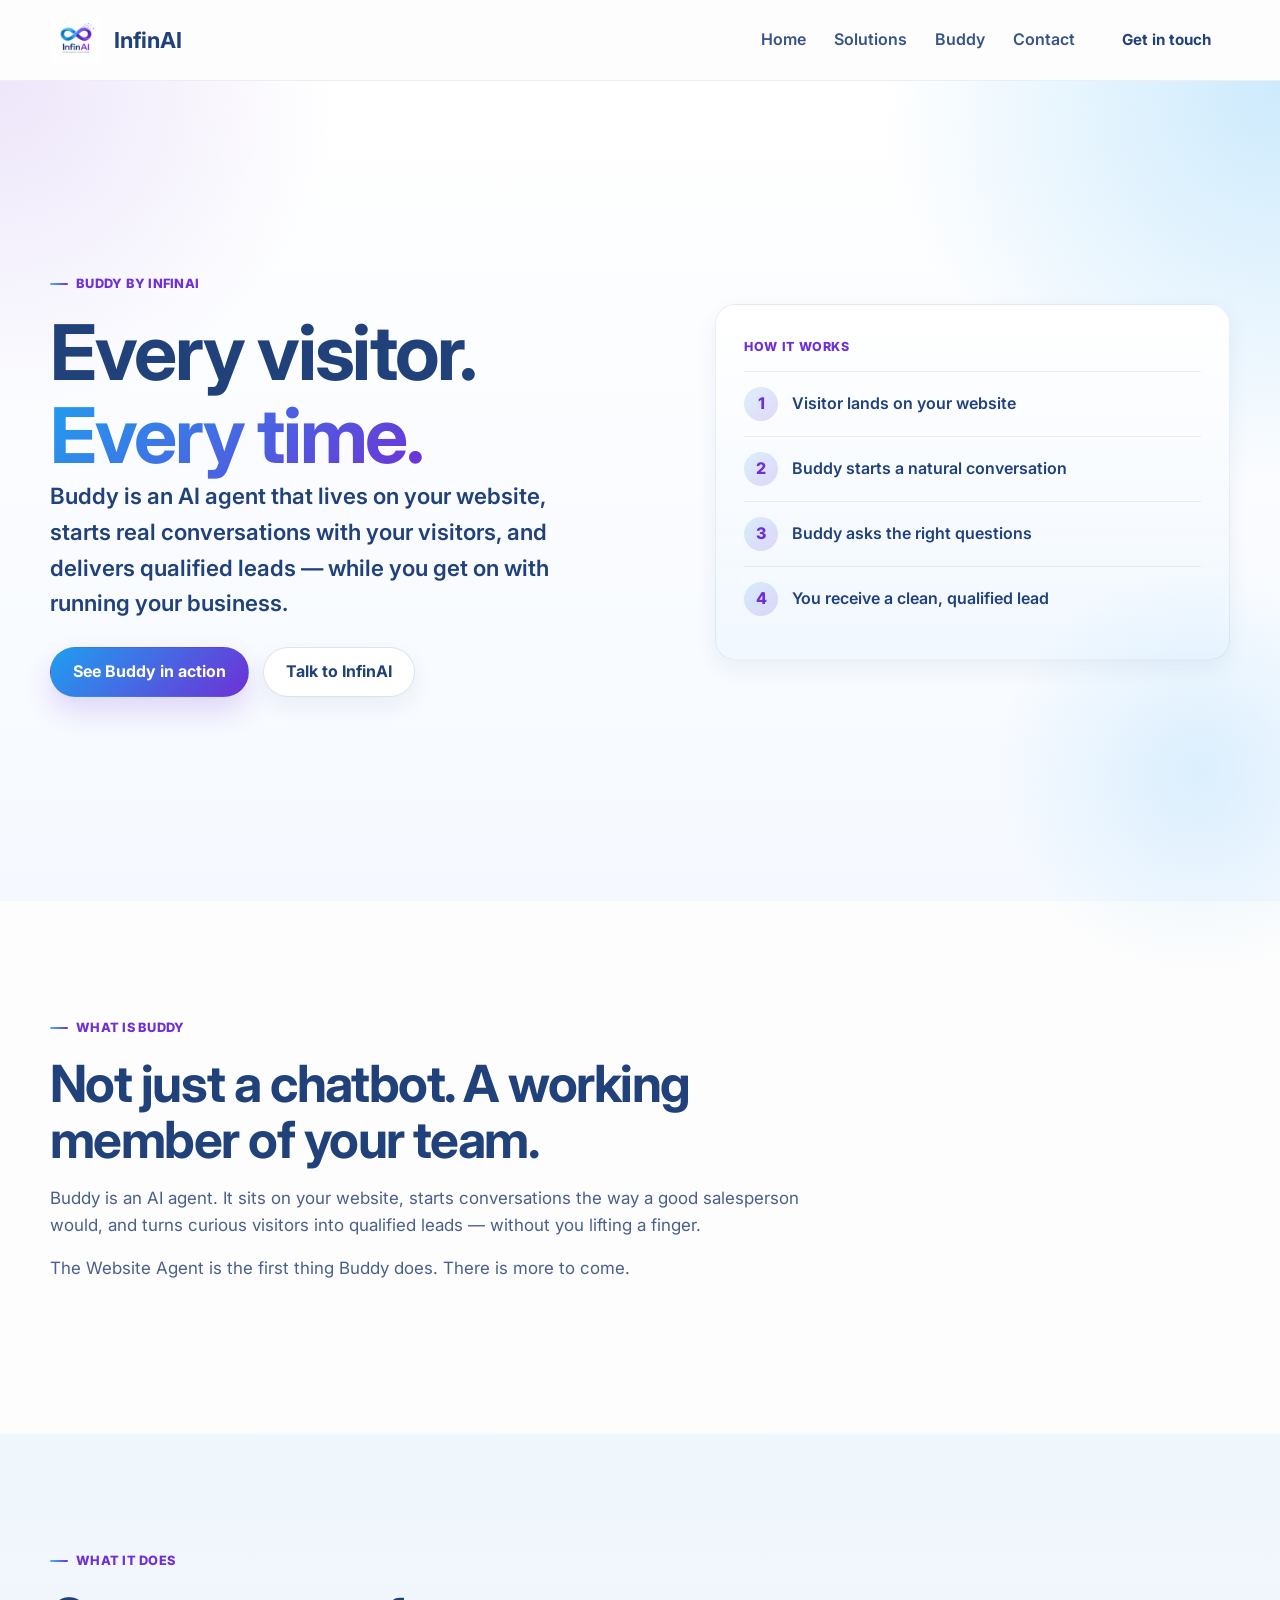
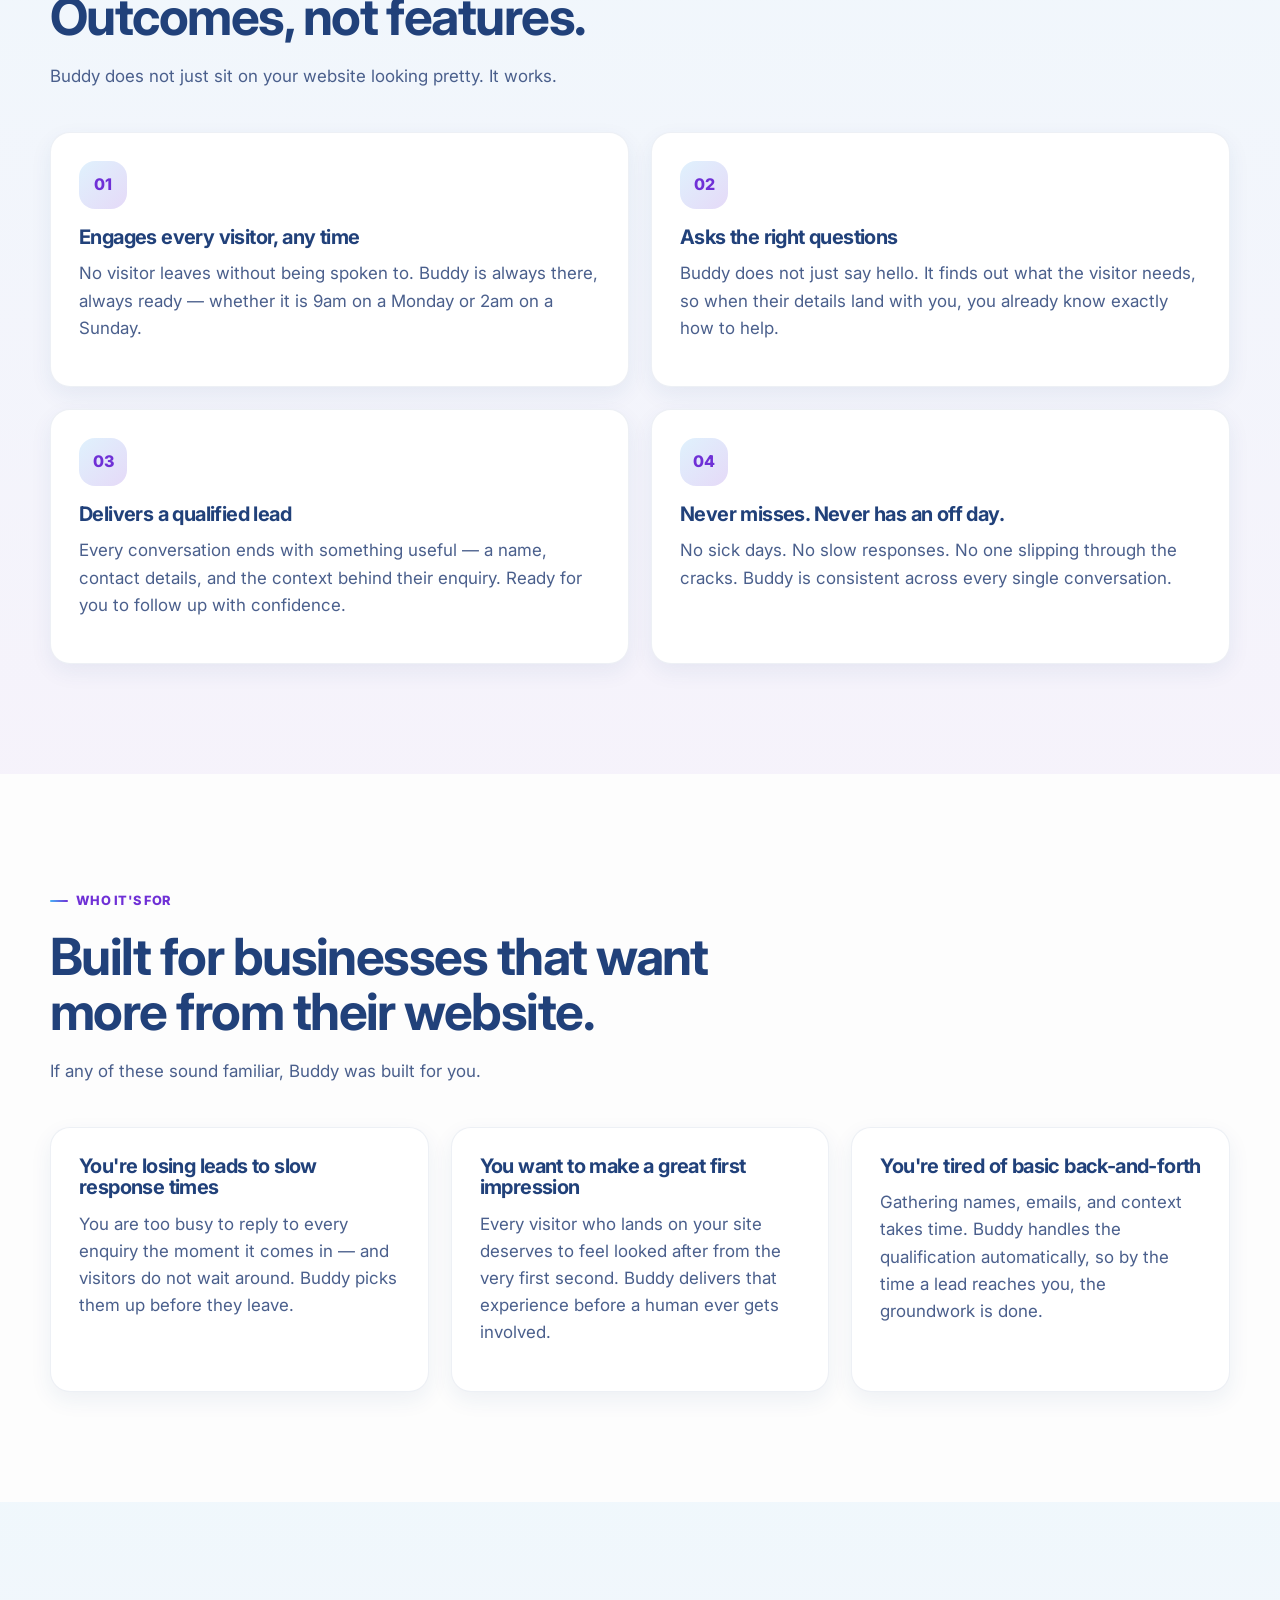
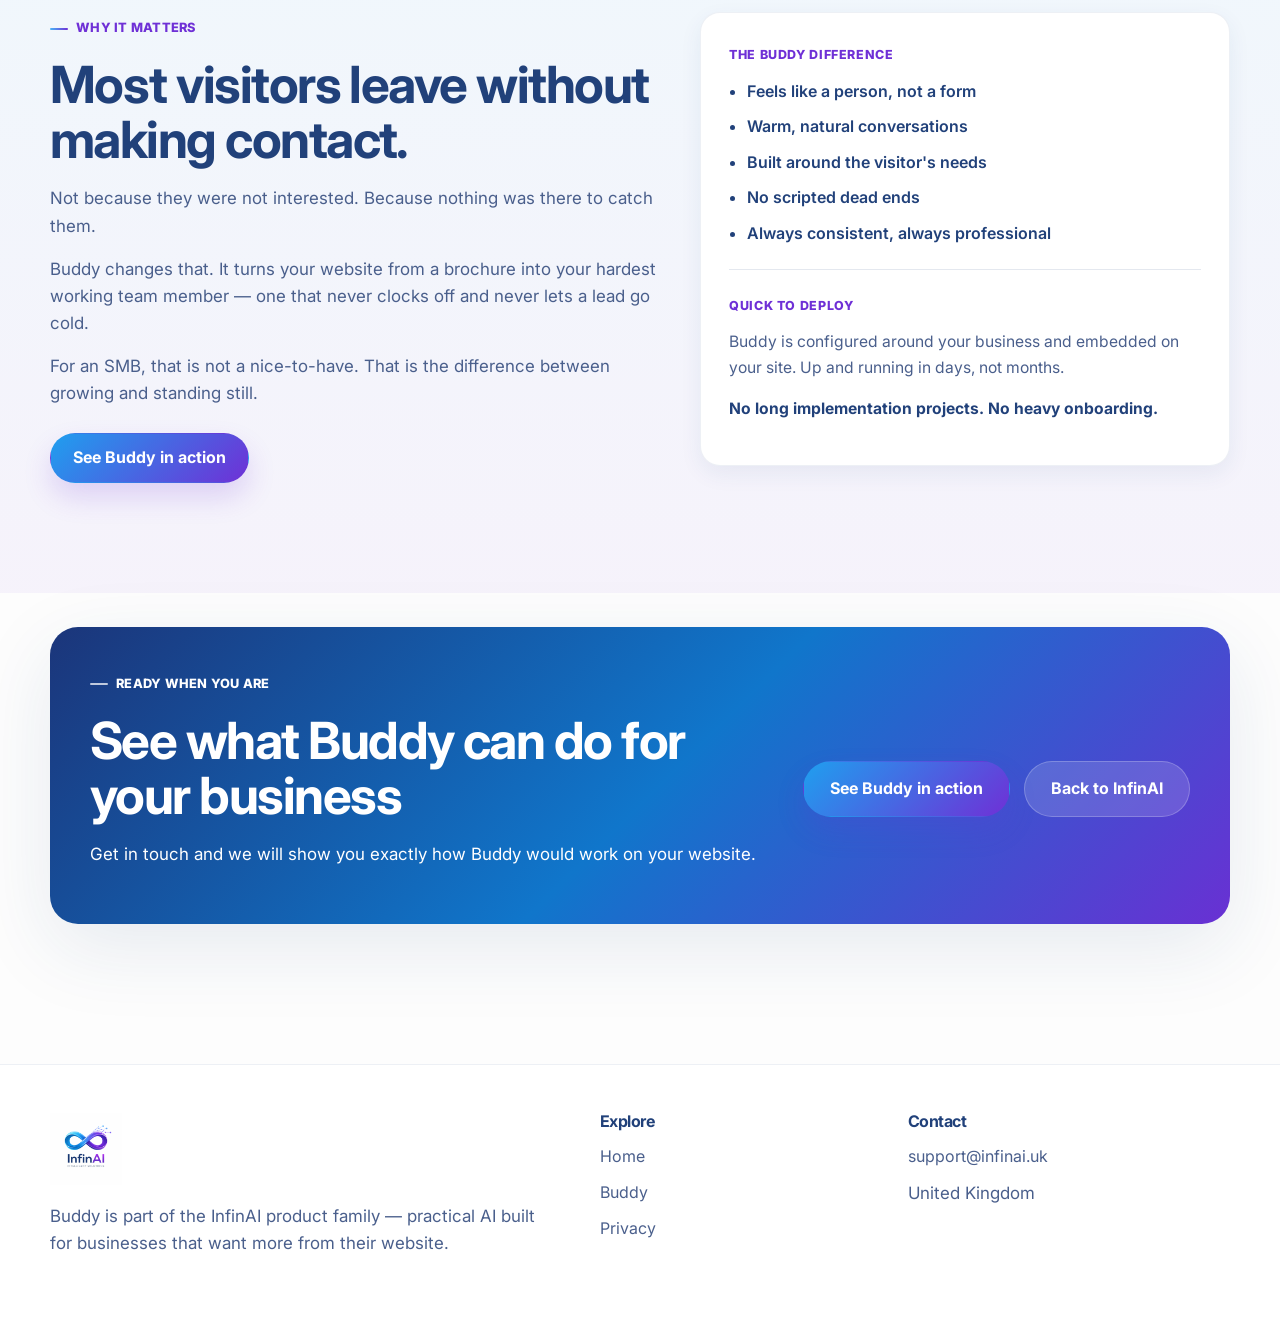
==== commit cc1b78ff: "created a privacy policy and embedded within the site" ====
--- a/buddy.html
+++ b/buddy.html
@@ -53,7 +53,7 @@
               Buddy is an AI agent that lives on your website, starts real conversations with your visitors, and delivers qualified leads — while you get on with running your business.
             </p>
             <div class="hero-actions">
-              <a href="mailto:support@infinai.uk" class="button button-primary">See Buddy in action</a>
+              <a href="#" class="button button-primary js-open-buddy">See Buddy in action</a>
               <a href="mailto:support@infinai.uk" class="button button-secondary">Talk to InfinAI</a>
             </div>
           </div>
@@ -176,7 +176,7 @@
             </p>
 
             <div class="inline-actions">
-              <a href="mailto:support@infinai.uk" class="button button-primary">See Buddy in action</a>
+              <a href="#" class="button button-primary js-open-buddy">See Buddy in action</a>
             </div>
           </div>
 
@@ -212,7 +212,7 @@
           </div>
 
           <div class="cta-actions">
-            <a href="mailto:support@infinai.uk" class="button button-primary button-large">See Buddy in action</a>
+            <a href="#" class="button button-primary button-large js-open-buddy">See Buddy in action</a>
             <a href="index.html" class="button button-ghost button-large">Back to InfinAI</a>
           </div>
         </div>
@@ -232,6 +232,7 @@
           <h4>Explore</h4>
           <a href="index.html">Home</a>
           <a href="buddy.html">Buddy</a>
+          <a href="privacy.html">Privacy</a>
         </div>
 
         <div>
@@ -244,5 +245,6 @@
   </div>
 
   <script src="script.js"></script>
+  <script src="https://website-agent-pi.vercel.app/embed.js" data-key="pub_infinai_demo" async></script>
 </body>
 </html>
--- a/styles.css
+++ b/styles.css
@@ -793,6 +793,48 @@
   }
 }
 
+/* Privacy page */
+
+.page-hero-privacy {
+  padding: 62px 0 48px;
+}
+
+.privacy-prose {
+  max-width: 760px;
+}
+
+.privacy-prose h2 {
+  font-size: clamp(1.15rem, 2vw, 1.35rem);
+  color: var(--navy);
+  letter-spacing: -0.02em;
+  margin: 40px 0 10px;
+}
+
+.privacy-prose h2:first-child {
+  margin-top: 0;
+}
+
+.privacy-prose ul {
+  padding-left: 22px;
+  margin: 0 0 16px;
+}
+
+.privacy-prose li {
+  color: var(--ink-soft);
+  margin-bottom: 8px;
+  font-size: 1.06rem;
+}
+
+.privacy-prose a {
+  color: var(--purple);
+  text-decoration: underline;
+  text-underline-offset: 3px;
+}
+
+.privacy-prose a:hover {
+  color: var(--blue);
+}
+
 /* Brand */
 
 .brand {
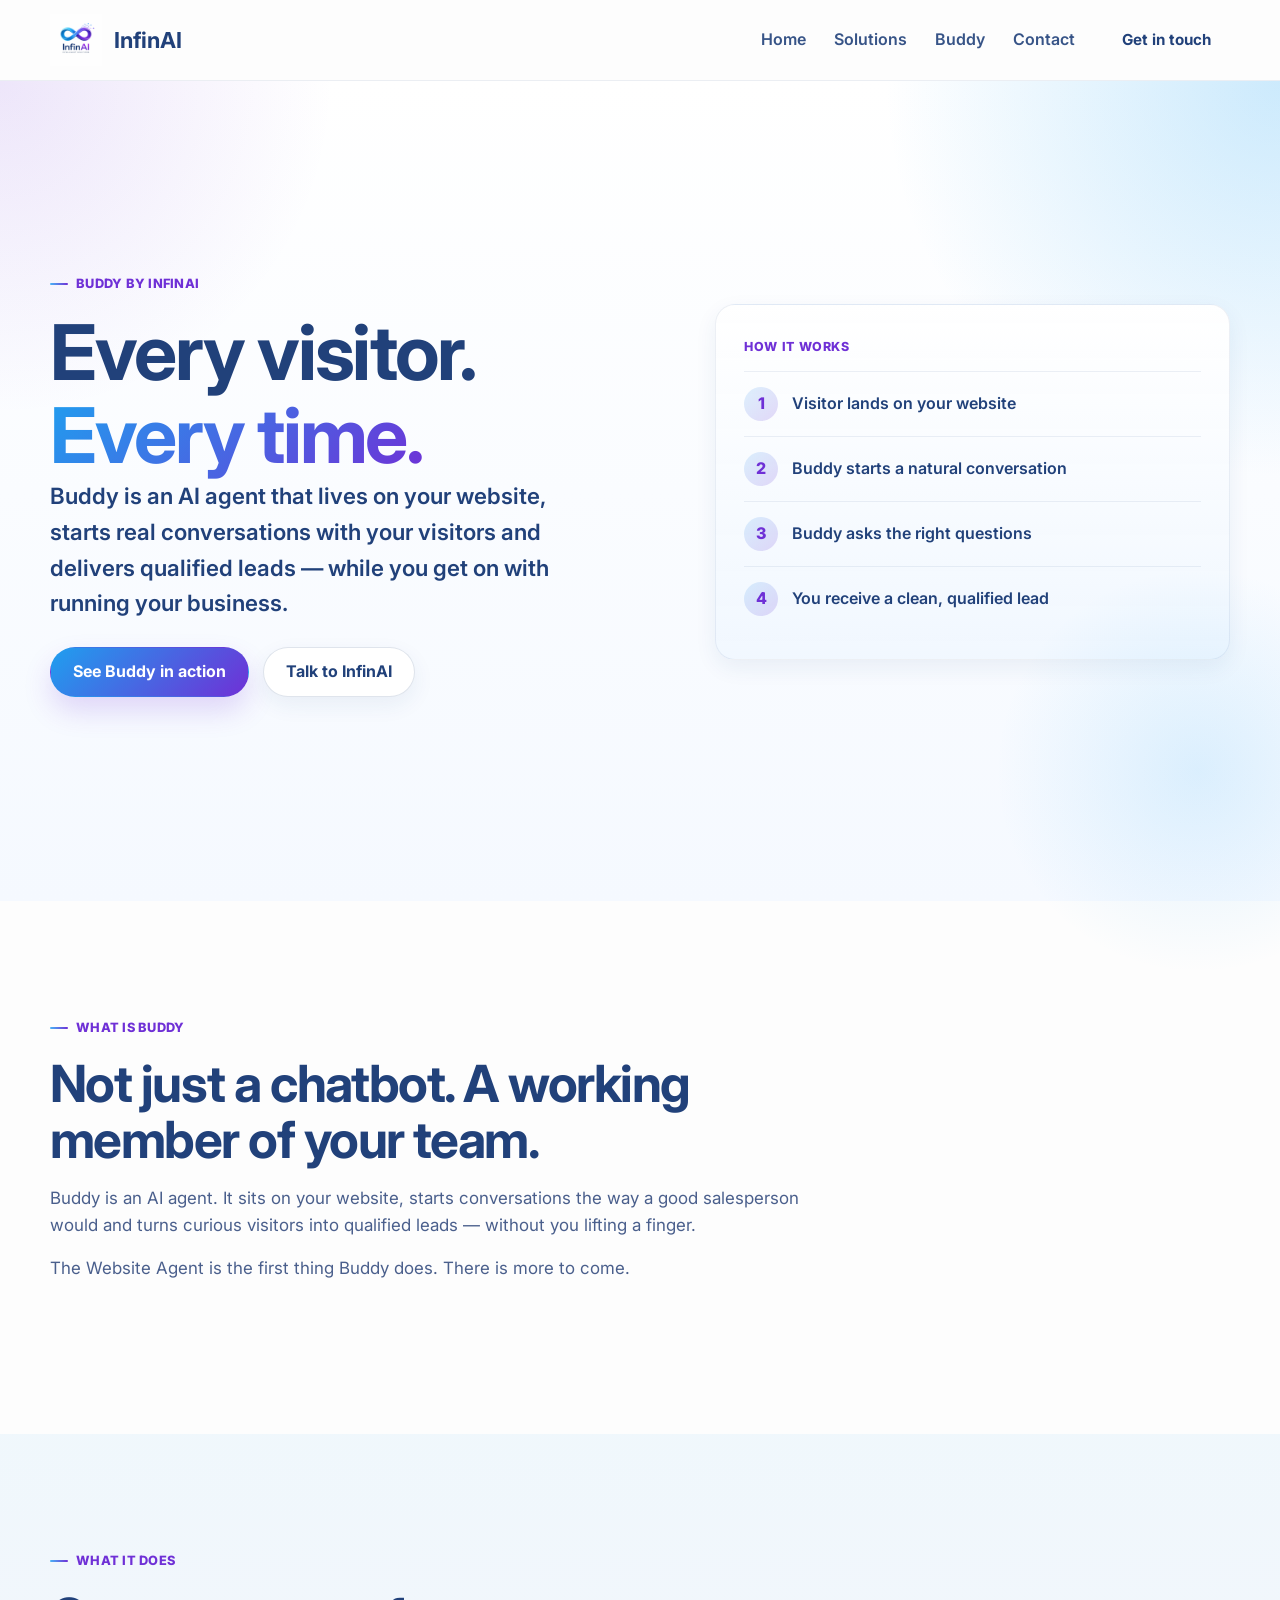
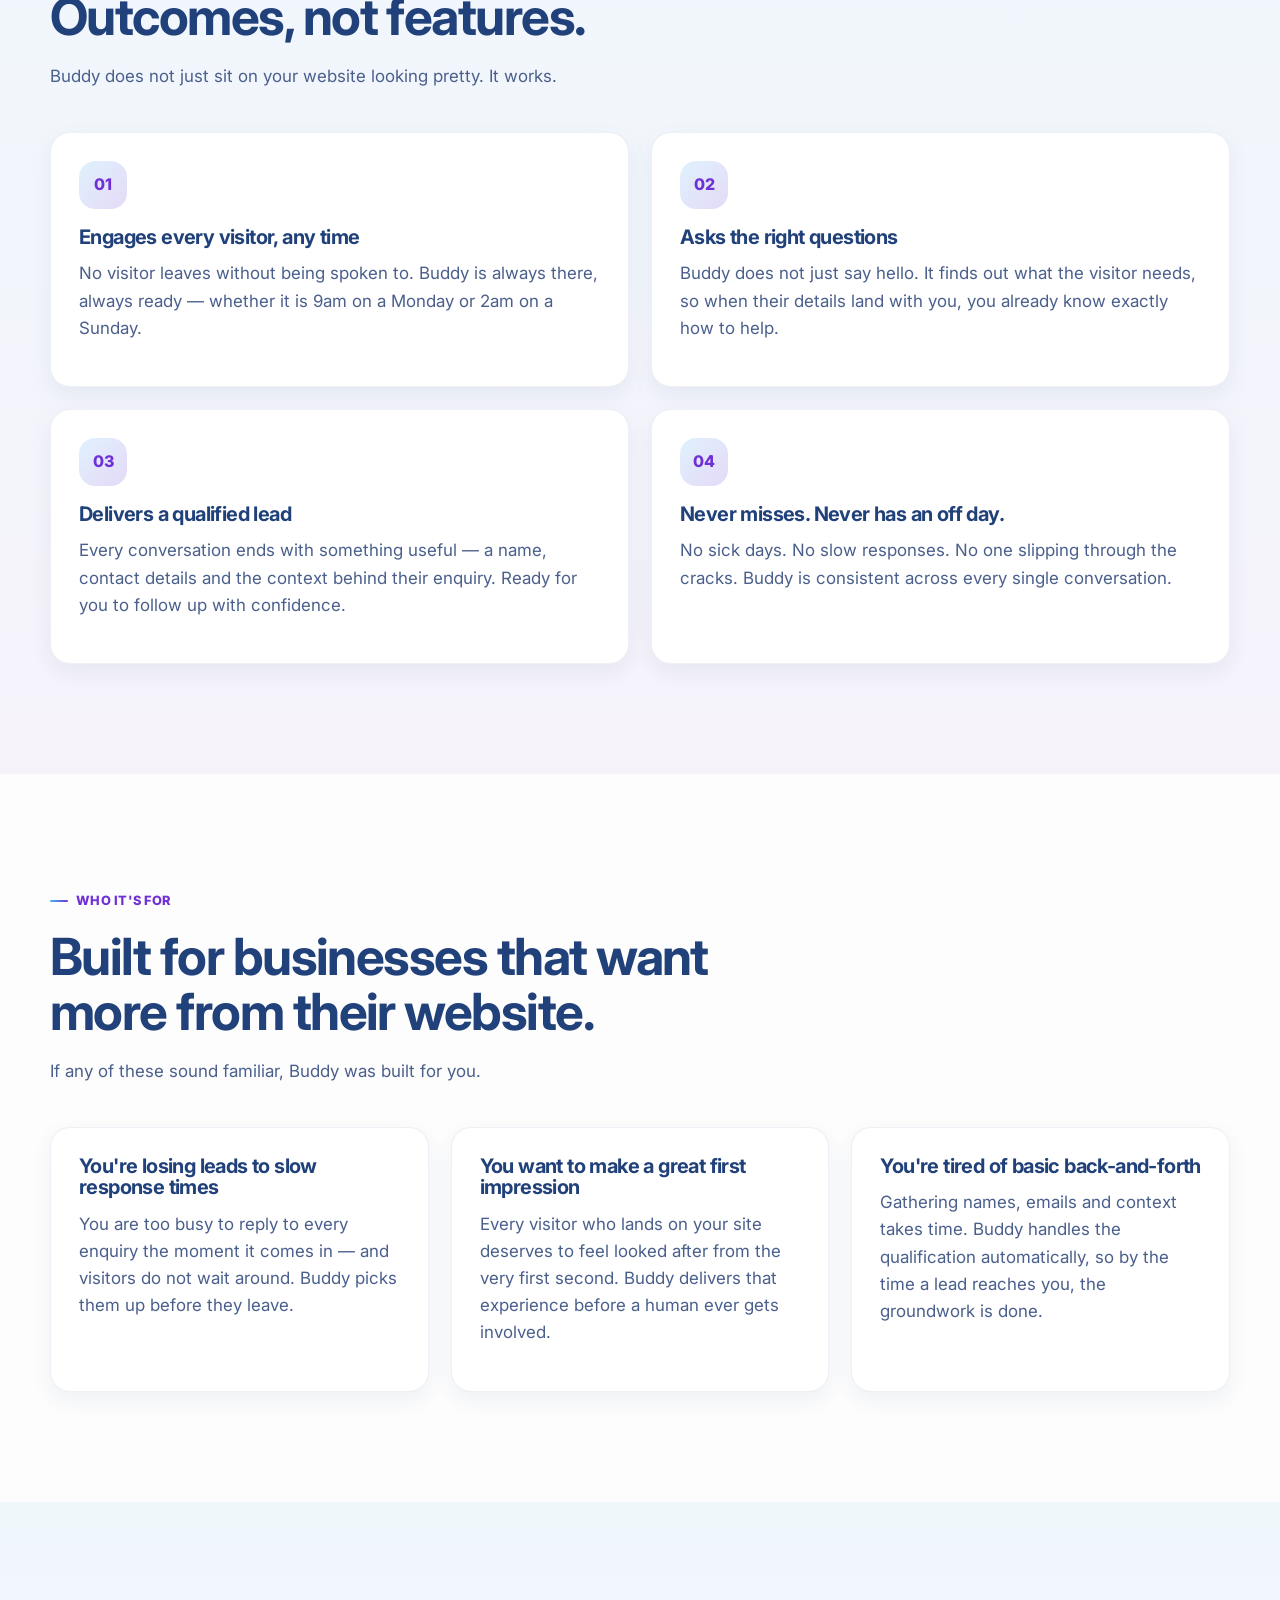
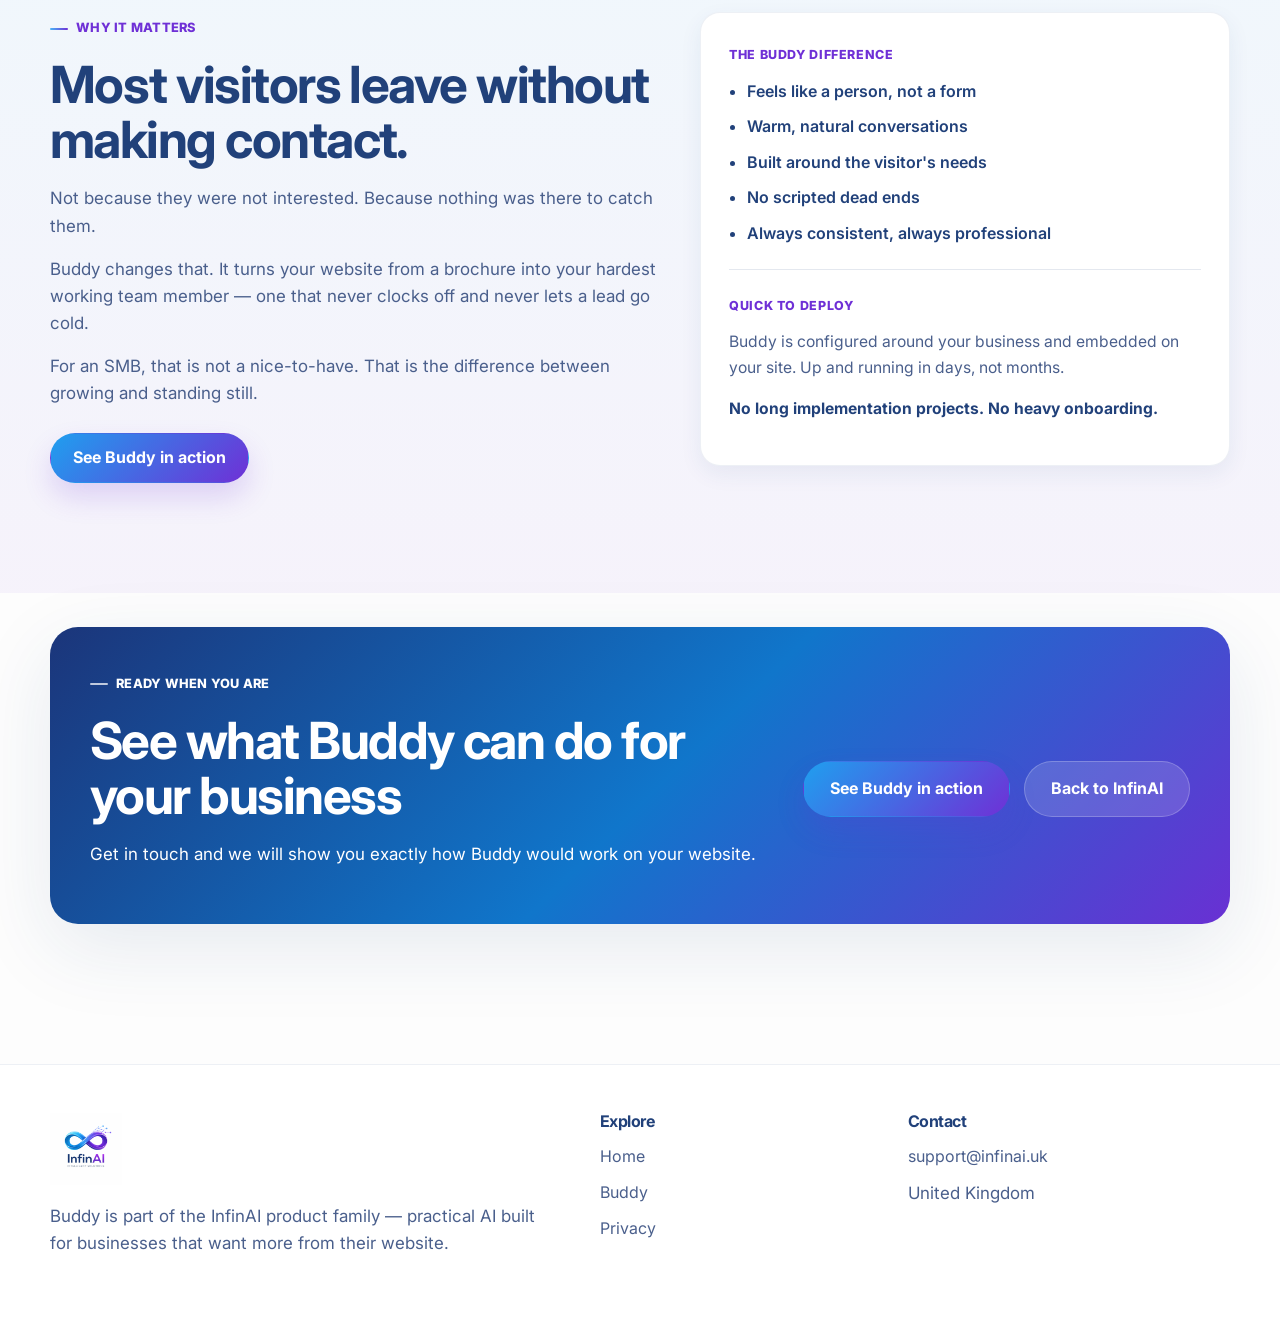
==== commit fbd0d15b: "fix: hamburger visibility and Oxford comma removal from body copy - styles.css: reduced .nav-toggle " ====
--- a/buddy.html
+++ b/buddy.html
@@ -50,7 +50,7 @@
             <div class="eyebrow">Buddy by InfinAI</div>
             <h1>Every visitor. <span class="gradient-text">Every time.</span></h1>
             <p class="hero-subtitle">
-              Buddy is an AI agent that lives on your website, starts real conversations with your visitors, and delivers qualified leads — while you get on with running your business.
+              Buddy is an AI agent that lives on your website, starts real conversations with your visitors and delivers qualified leads — while you get on with running your business.
             </p>
             <div class="hero-actions">
               <a href="#" class="button button-primary js-open-buddy">See Buddy in action</a>
@@ -74,7 +74,7 @@
             <div class="eyebrow">What is Buddy</div>
             <h2>Not just a chatbot. A working member of your team.</h2>
             <p>
-              Buddy is an AI agent. It sits on your website, starts conversations the way a good salesperson would, and turns curious visitors into qualified leads — without you lifting a finger.
+              Buddy is an AI agent. It sits on your website, starts conversations the way a good salesperson would and turns curious visitors into qualified leads — without you lifting a finger.
             </p>
             <p>
               The Website Agent is the first thing Buddy does. There is more to come.
@@ -112,7 +112,7 @@
               <div class="icon-badge">03</div>
               <h3>Delivers a qualified lead</h3>
               <p>
-                Every conversation ends with something useful — a name, contact details, and the context behind their enquiry. Ready for you to follow up with confidence.
+                Every conversation ends with something useful — a name, contact details and the context behind their enquiry. Ready for you to follow up with confidence.
               </p>
             </article>
 
@@ -153,7 +153,7 @@
             <article class="benefit-card">
               <h3>You're tired of basic back-and-forth</h3>
               <p>
-                Gathering names, emails, and context takes time. Buddy handles the qualification automatically, so by the time a lead reaches you, the groundwork is done.
+                Gathering names, emails and context takes time. Buddy handles the qualification automatically, so by the time a lead reaches you, the groundwork is done.
               </p>
             </article>
           </div>
--- a/styles.css
+++ b/styles.css
@@ -108,7 +108,7 @@
   display: none;
   width: 46px;
   height: 46px;
-  border: 1px solid var(--line);
+  border: 1.5px solid rgba(33, 65, 122, 0.28);
   background: #fff;
   border-radius: 14px;
   padding: 10px;
@@ -119,7 +119,7 @@
   display: block;
   height: 2px;
   width: 100%;
-  margin: 6px 0;
+  margin: 3px 0;
   background: var(--navy);
   border-radius: 99px;
 }
